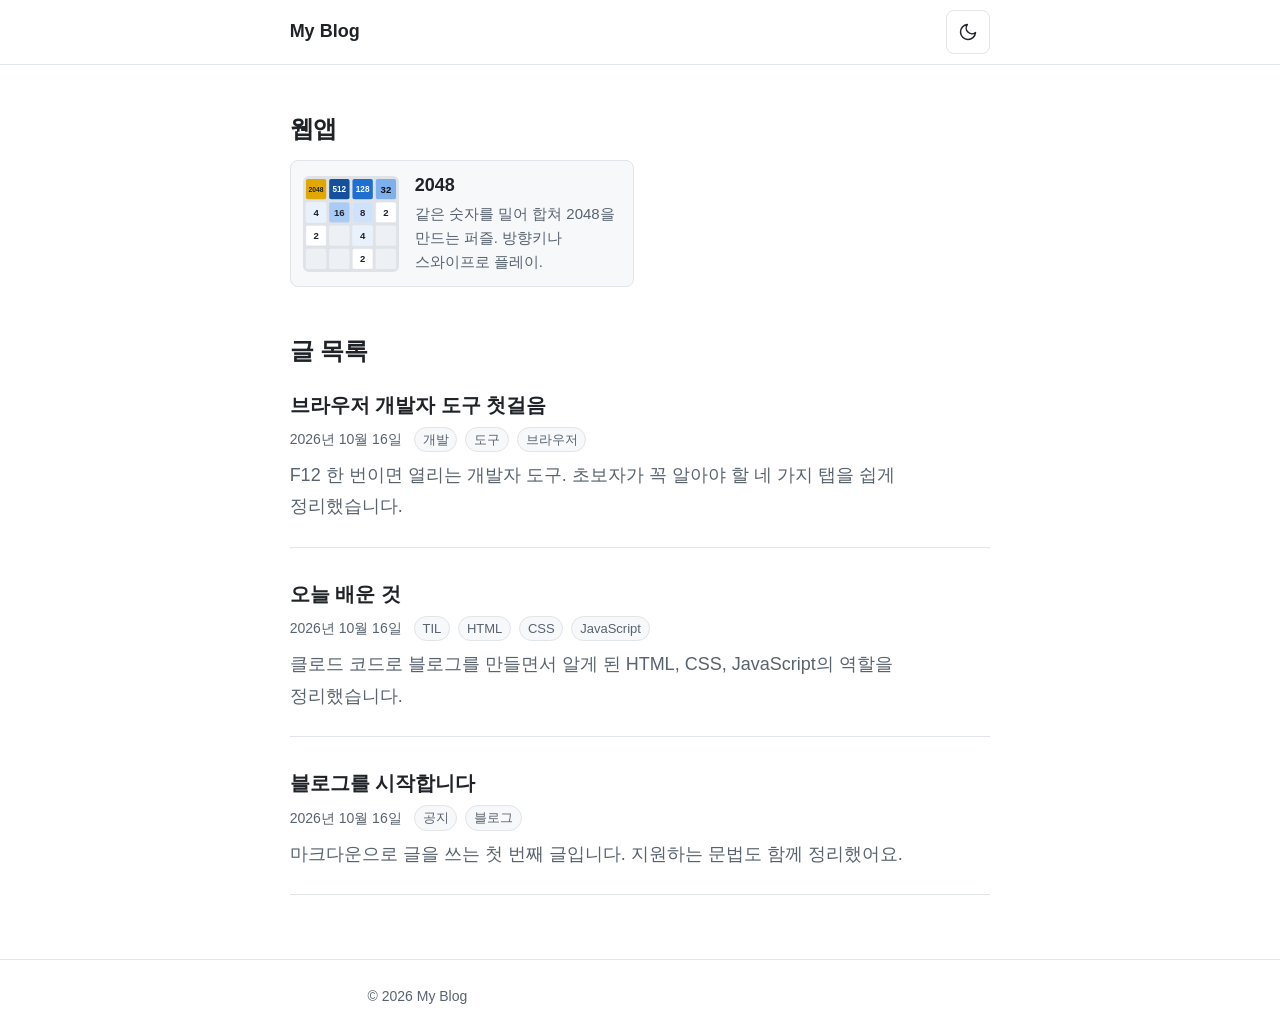
==== index.html @ 26ff08ab "블로그 기본 구조와 2048 웹앱 추가 - 마크다운 블로그: 글 목록/상세 페이지, 자체 마크다운 변환기, 다크 모드, 모바일 대응 - 글 3편 (hello-world, today" ====
<!doctype html>
<html lang="ko">
<head>
  <meta charset="utf-8">
  <meta name="viewport" content="width=device-width, initial-scale=1">
  <title>My Blog</title>
  <meta name="description" content="마크다운으로 쓰는 개인 블로그">
  <script>
    // 화면이 그려지기 전에 테마를 적용해 깜빡임을 막는다.
    (function () {
      var theme;
      try { theme = localStorage.getItem('theme'); } catch (e) {}
      if (theme !== 'light' && theme !== 'dark') {
        theme = window.matchMedia('(prefers-color-scheme: dark)').matches ? 'dark' : 'light';
      }
      document.documentElement.dataset.theme = theme;
    })();
  </script>
  <link rel="stylesheet" href="css/style.css">
  <script type="module" src="js/main.js"></script>
</head>
<body data-page="list">
  <header class="site-header">
    <div class="container site-header-inner">
      <a class="site-title" href="index.html">My Blog</a>
      <button class="theme-toggle" type="button" aria-label="다크 모드" aria-pressed="false">
        <svg class="icon icon-moon" viewBox="0 0 24 24" aria-hidden="true"><path d="M21 12.79A9 9 0 1 1 11.21 3 7 7 0 0 0 21 12.79z"/></svg>
        <svg class="icon icon-sun" viewBox="0 0 24 24" aria-hidden="true"><circle cx="12" cy="12" r="4.5"/><path d="M12 1.5v2.5M12 20v2.5M4.6 4.6l1.8 1.8M17.6 17.6l1.8 1.8M1.5 12H4M20 12h2.5M4.6 19.4l1.8-1.8M17.6 6.4l1.8-1.8"/></svg>
      </button>
    </div>
  </header>

  <main class="container site-main">
    <h1 class="sr-only">My Blog</h1>

    <section class="home-section" aria-labelledby="apps-title">
      <h2 class="section-title" id="apps-title">웹앱</h2>
      <ul class="app-list">
        <li>
          <a class="app-card" href="apps/game-2048/index.html">
            <img class="app-card-preview" src="apps/game-2048/preview.svg" alt="2048 게임 화면 미리보기" width="96" height="96">
            <div class="app-card-body">
              <h3 class="app-card-title">2048</h3>
              <p class="app-card-description">같은 숫자를 밀어 합쳐 2048을 만드는 퍼즐. 방향키나 스와이프로 플레이.</p>
            </div>
          </a>
        </li>
      </ul>
    </section>

    <section class="home-section" aria-labelledby="posts-title">
      <h2 class="section-title" id="posts-title">글 목록</h2>
      <div id="post-list">
        <p class="status-message">불러오는 중…</p>
      </div>
    </section>
  </main>

  <footer class="site-footer">
    <div class="container">
      <p>© 2026 My Blog</p>
    </div>
  </footer>
</body>
</html>
---- css/style.css ----
/* ==========================================================================
   테마 변수: 색은 여기서만 정의하고, 다크 모드는 변수만 재정의한다.
   ========================================================================== */

:root {
  --font-sans: -apple-system, BlinkMacSystemFont, "Apple SD Gothic Neo", "Pretendard",
    "Noto Sans KR", "Malgun Gothic", sans-serif;
  --font-mono: ui-monospace, SFMono-Regular, Menlo, Consolas, "D2Coding", monospace;

  --space-1: 0.25rem;
  --space-2: 0.5rem;
  --space-3: 0.75rem;
  --space-4: 1rem;
  --space-5: 1.5rem;
  --space-6: 2rem;
  --space-7: 3rem;
  --space-8: 4rem;

  --content-width: 70ch;
  --gutter: 16px;
  --radius: 8px;
  --tap-size: 44px;

  color-scheme: light;
  --color-bg: #ffffff;
  --color-surface: #f6f8fa;
  --color-text: #1f2328;
  --color-muted: #59636e;
  --color-accent: #0a5fc2;
  --color-accent-hover: #084a99;
  --color-border: #e1e4e8;
  --color-code-bg: #f3f4f6;
  --color-quote: #d0d7de;
}

:root[data-theme="dark"] {
  color-scheme: dark;
  --color-bg: #0f1215;
  --color-surface: #171b20;
  --color-text: #e3e6ea;
  --color-muted: #9aa4af;
  --color-accent: #6cb6ff;
  --color-accent-hover: #9ccfff;
  --color-border: #2a3139;
  --color-code-bg: #1b2027;
  --color-quote: #3a434e;
}

@media (min-width: 768px) {
  :root {
    --gutter: 24px;
  }
}

/* ==========================================================================
   기본
   ========================================================================== */

*,
*::before,
*::after {
  box-sizing: border-box;
}

html {
  -webkit-text-size-adjust: 100%;
}

body {
  display: flex;
  flex-direction: column;
  min-height: 100vh;
  margin: 0;
  background-color: var(--color-bg);
  color: var(--color-text);
  font-family: var(--font-sans);
  font-size: 1.0625rem;
  line-height: 1.75;
  word-break: keep-all;
  overflow-wrap: break-word;
  transition: background-color 0.2s ease, color 0.2s ease;
}

@media (min-width: 768px) {
  body {
    font-size: 1.125rem;
  }
}

a {
  color: var(--color-accent);
  text-underline-offset: 0.2em;
}

a:hover {
  color: var(--color-accent-hover);
}

:focus-visible {
  outline: 2px solid var(--color-accent);
  outline-offset: 2px;
  border-radius: 4px;
}

.container {
  width: 100%;
  max-width: calc(var(--content-width) + var(--gutter) * 2);
  margin-inline: auto;
  padding-inline: var(--gutter);
}

/* ==========================================================================
   헤더 / 푸터
   ========================================================================== */

.site-header {
  border-bottom: 1px solid var(--color-border);
}

.site-header-inner {
  display: flex;
  align-items: center;
  justify-content: space-between;
  gap: var(--space-4);
  min-height: 64px;
}

.site-title {
  display: inline-flex;
  align-items: center;
  min-height: var(--tap-size);
  color: var(--color-text);
  font-size: 1.125rem;
  font-weight: 700;
  text-decoration: none;
}

.site-title:hover {
  color: var(--color-accent);
}

.theme-toggle {
  display: grid;
  place-items: center;
  flex-shrink: 0;
  width: var(--tap-size);
  height: var(--tap-size);
  padding: 0;
  border: 1px solid var(--color-border);
  border-radius: var(--radius);
  background: transparent;
  color: var(--color-text);
  cursor: pointer;
}

.theme-toggle:hover {
  background-color: var(--color-surface);
}

.icon {
  width: 20px;
  height: 20px;
  fill: none;
  stroke: currentColor;
  stroke-width: 1.8;
  stroke-linecap: round;
  stroke-linejoin: round;
}

/* 라이트 모드에서는 달, 다크 모드에서는 해 아이콘 */
.icon-sun,
:root[data-theme="dark"] .icon-moon {
  display: none;
}

:root[data-theme="dark"] .icon-sun {
  display: block;
}

.site-main {
  flex: 1;
  padding-block: var(--space-6) var(--space-8);
}

@media (min-width: 768px) {
  .site-main {
    padding-block: var(--space-7) var(--space-8);
  }
}

.site-footer {
  border-top: 1px solid var(--color-border);
  color: var(--color-muted);
  font-size: 0.875rem;
}

.site-footer p {
  margin: 0;
  padding-block: var(--space-5);
}

/* ==========================================================================
   글 목록
   ========================================================================== */

.page-title {
  margin: 0 0 var(--space-5);
  font-size: 1.75rem;
  line-height: 1.3;
  letter-spacing: -0.01em;
}

.sr-only {
  position: absolute;
  width: 1px;
  height: 1px;
  margin: -1px;
  padding: 0;
  overflow: hidden;
  clip: rect(0 0 0 0);
  white-space: nowrap;
  border: 0;
}

.home-section + .home-section {
  margin-top: var(--space-7);
}

.section-title {
  margin: 0 0 var(--space-4);
  font-size: 1.5rem;
  line-height: 1.3;
  letter-spacing: -0.01em;
}

/* 웹앱 카드 */

.app-list {
  display: grid;
  gap: var(--space-3);
  margin: 0;
  padding: 0;
  list-style: none;
}

@media (min-width: 640px) {
  .app-list {
    grid-template-columns: repeat(2, minmax(0, 1fr));
  }
}

.app-card {
  display: flex;
  align-items: center;
  gap: var(--space-4);
  height: 100%;
  padding: var(--space-3);
  border: 1px solid var(--color-border);
  border-radius: var(--radius);
  background-color: var(--color-surface);
  color: var(--color-text);
  text-decoration: none;
  transition: border-color 0.15s ease;
}

.app-card:hover {
  border-color: var(--color-accent);
  color: var(--color-text);
}

.app-card-preview {
  flex-shrink: 0;
  width: 96px;
  height: 96px;
  border-radius: 6px;
}

.app-card-body {
  min-width: 0;
}

.app-card-title {
  margin: 0;
  font-size: 1.125rem;
  line-height: 1.4;
}

.app-card:hover .app-card-title {
  color: var(--color-accent);
}

.app-card-description {
  margin: var(--space-1) 0 0;
  color: var(--color-muted);
  font-size: 0.9375rem;
  line-height: 1.6;
}

.post-list {
  margin: 0;
  padding: 0;
  list-style: none;
}

.post-item {
  padding-block: var(--space-5);
  border-bottom: 1px solid var(--color-border);
}

.post-item:first-child {
  padding-top: 0;
}

.post-item-title {
  margin: 0;
  font-size: 1.25rem;
  line-height: 1.4;
}

.post-item-title a {
  display: block;
  padding-block: var(--space-2);
  color: var(--color-text);
  text-decoration: none;
}

.post-item-title a:hover {
  color: var(--color-accent);
}

.post-item-description {
  margin: var(--space-2) 0 0;
  color: var(--color-muted);
}

.post-meta {
  display: flex;
  flex-wrap: wrap;
  align-items: center;
  gap: var(--space-2) var(--space-3);
  color: var(--color-muted);
  font-size: 0.875rem;
}

.tag-list {
  display: flex;
  flex-wrap: wrap;
  gap: var(--space-2);
  margin: 0;
  padding: 0;
  list-style: none;
}

.tag {
  padding: 0 0.6em;
  border: 1px solid var(--color-border);
  border-radius: 999px;
  background-color: var(--color-surface);
  font-size: 0.8125rem;
  line-height: 1.8;
}

.status-message {
  margin: 0;
  padding-block: var(--space-6);
  color: var(--color-muted);
  text-align: center;
}

/* ==========================================================================
   글 상세
   ========================================================================== */

.back-link {
  display: inline-flex;
  align-items: center;
  min-height: var(--tap-size);
  margin-bottom: var(--space-3);
  color: var(--color-muted);
  font-size: 0.9375rem;
  text-decoration: none;
}

.back-link:hover {
  color: var(--color-accent);
}

.post-header {
  margin-bottom: var(--space-6);
  padding-bottom: var(--space-5);
  border-bottom: 1px solid var(--color-border);
}

.post-title {
  margin: 0 0 var(--space-3);
  font-size: clamp(1.75rem, 1.4rem + 1.6vw, 2.375rem);
  line-height: 1.3;
  letter-spacing: -0.02em;
}

.post-content > * {
  margin-block: 0;
}

.post-content > * + * {
  margin-top: 1.25em;
}

.post-content h2,
.post-content h3,
.post-content h4,
.post-content h5,
.post-content h6 {
  line-height: 1.4;
  letter-spacing: -0.01em;
}

.post-content > h2 {
  margin-top: 2.2em;
  font-size: 1.5rem;
}

.post-content > h3 {
  margin-top: 1.8em;
  font-size: 1.25rem;
}

.post-content > h4,
.post-content > h5,
.post-content > h6 {
  margin-top: 1.6em;
  font-size: 1.0625rem;
}

.post-content ul,
.post-content ol {
  padding-left: 1.5em;
}

.post-content li + li,
.post-content li > ul,
.post-content li > ol {
  margin-top: 0.35em;
}

.post-content li > p {
  margin: 0;
}

.post-content li > p + * {
  margin-top: 0.5em;
}

.post-content blockquote {
  margin-inline: 0;
  padding: 0.25em 0 0.25em 1em;
  border-left: 4px solid var(--color-quote);
  color: var(--color-muted);
}

.post-content blockquote > * {
  margin-block: 0;
}

.post-content blockquote > * + * {
  margin-top: 0.75em;
}

.post-content code {
  padding: 0.15em 0.4em;
  border-radius: 4px;
  background-color: var(--color-code-bg);
  font-family: var(--font-mono);
  font-size: 0.875em;
}

.post-content pre {
  padding: var(--space-4);
  overflow-x: auto;
  border: 1px solid var(--color-border);
  border-radius: var(--radius);
  background-color: var(--color-code-bg);
  font-size: 0.875rem;
  line-height: 1.6;
  word-break: normal;
}

.post-content pre code {
  padding: 0;
  background: none;
  font-size: inherit;
}

.post-content img {
  display: block;
  max-width: 100%;
  height: auto;
  border-radius: var(--radius);
}

.post-content hr {
  margin-block: 2.5em;
  border: 0;
  border-top: 1px solid var(--color-border);
}

.post-content del {
  color: var(--color-muted);
}

.table-wrap {
  overflow-x: auto;
}

.post-content table {
  width: 100%;
  border-collapse: collapse;
  font-size: 0.9375em;
}

.post-content th,
.post-content td {
  padding: 0.5em 0.75em;
  border: 1px solid var(--color-border);
  text-align: left;
}

.post-content th {
  background-color: var(--color-surface);
  font-weight: 600;
}

@media (prefers-reduced-motion: reduce) {
  body {
    transition: none;
  }
}
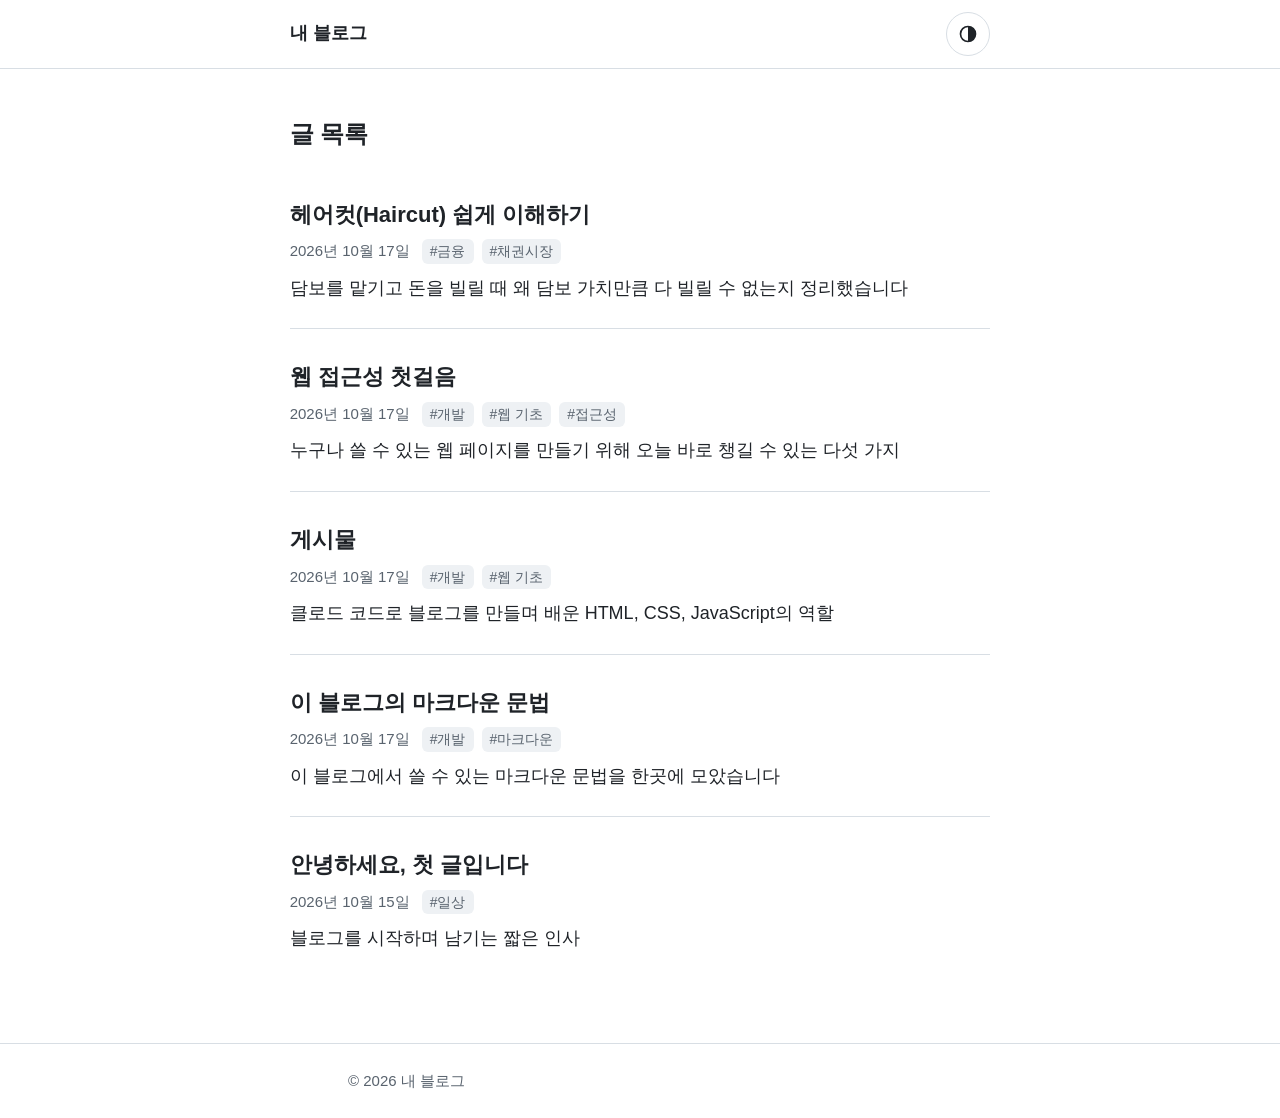
==== commit 2d437a93: "블로그를 CLAUDE.md 기준으로 새로 구현하고 글 추가 - 마크다운 변환기, 글 목록·상세 렌더링, 다크 모드, 모바일 우선 스타일을 새로 작성 - 샘플 글과 새 글 4편(마크" ====
--- a/index.html
+++ b/index.html
@@ -1,64 +1,47 @@
 <!doctype html>
 <html lang="ko">
 <head>
-  <meta charset="utf-8">
-  <meta name="viewport" content="width=device-width, initial-scale=1">
-  <title>My Blog</title>
-  <meta name="description" content="마크다운으로 쓰는 개인 블로그">
   <script>
-    // 화면이 그려지기 전에 테마를 적용해 깜빡임을 막는다.
     (function () {
       var theme;
-      try { theme = localStorage.getItem('theme'); } catch (e) {}
+      try {
+        theme = localStorage.getItem('theme');
+      } catch (e) {}
       if (theme !== 'light' && theme !== 'dark') {
         theme = window.matchMedia('(prefers-color-scheme: dark)').matches ? 'dark' : 'light';
       }
-      document.documentElement.dataset.theme = theme;
+      document.documentElement.setAttribute('data-theme', theme);
     })();
   </script>
+  <meta charset="utf-8">
+  <meta name="viewport" content="width=device-width, initial-scale=1">
+  <meta name="color-scheme" content="light dark">
+  <meta name="description" content="배운 것과 만든 것을 기록하는 블로그">
+  <title>내 블로그</title>
   <link rel="stylesheet" href="css/style.css">
   <script type="module" src="js/main.js"></script>
 </head>
 <body data-page="list">
   <header class="site-header">
     <div class="container site-header-inner">
-      <a class="site-title" href="index.html">My Blog</a>
-      <button class="theme-toggle" type="button" aria-label="다크 모드" aria-pressed="false">
-        <svg class="icon icon-moon" viewBox="0 0 24 24" aria-hidden="true"><path d="M21 12.79A9 9 0 1 1 11.21 3 7 7 0 0 0 21 12.79z"/></svg>
-        <svg class="icon icon-sun" viewBox="0 0 24 24" aria-hidden="true"><circle cx="12" cy="12" r="4.5"/><path d="M12 1.5v2.5M12 20v2.5M4.6 4.6l1.8 1.8M17.6 17.6l1.8 1.8M1.5 12H4M20 12h2.5M4.6 19.4l1.8-1.8M17.6 6.4l1.8-1.8"/></svg>
+      <a class="site-title" href="./">내 블로그</a>
+      <button class="theme-toggle" type="button" aria-label="다크 모드" aria-pressed="false" title="다크 모드 전환">
+        <svg aria-hidden="true" viewBox="0 0 24 24" width="20" height="20">
+          <circle cx="12" cy="12" r="9" fill="none" stroke="currentColor" stroke-width="2"/>
+          <path d="M12 3a9 9 0 0 1 0 18z" fill="currentColor"/>
+        </svg>
       </button>
     </div>
   </header>
 
-  <main class="container site-main">
-    <h1 class="sr-only">My Blog</h1>
-
-    <section class="home-section" aria-labelledby="apps-title">
-      <h2 class="section-title" id="apps-title">웹앱</h2>
-      <ul class="app-list">
-        <li>
-          <a class="app-card" href="apps/game-2048/index.html">
-            <img class="app-card-preview" src="apps/game-2048/preview.svg" alt="2048 게임 화면 미리보기" width="96" height="96">
-            <div class="app-card-body">
-              <h3 class="app-card-title">2048</h3>
-              <p class="app-card-description">같은 숫자를 밀어 합쳐 2048을 만드는 퍼즐. 방향키나 스와이프로 플레이.</p>
-            </div>
-          </a>
-        </li>
-      </ul>
-    </section>
-
-    <section class="home-section" aria-labelledby="posts-title">
-      <h2 class="section-title" id="posts-title">글 목록</h2>
-      <div id="post-list">
-        <p class="status-message">불러오는 중…</p>
-      </div>
-    </section>
+  <main class="container" id="content">
+    <h1 class="page-title">글 목록</h1>
+    <p class="status">글을 불러오는 중…</p>
   </main>
 
   <footer class="site-footer">
     <div class="container">
-      <p>© 2026 My Blog</p>
+      <p>© 2026 내 블로그</p>
     </div>
   </footer>
 </body>
--- a/css/style.css
+++ b/css/style.css
@@ -1,10 +1,18 @@
-/* ==========================================================================
-   테마 변수: 색은 여기서만 정의하고, 다크 모드는 변수만 재정의한다.
-   ========================================================================== */
+/* ---------- 디자인 토큰 ---------- */
 
 :root {
-  --font-sans: -apple-system, BlinkMacSystemFont, "Apple SD Gothic Neo", "Pretendard",
-    "Noto Sans KR", "Malgun Gothic", sans-serif;
+  color-scheme: light;
+
+  --color-bg: #ffffff;
+  --color-text: #1f2328;
+  --color-muted: #59636e;
+  --color-accent: #0a5fc2;
+  --color-border: #d8dee4;
+  --color-code-bg: #f3f4f6;
+  --color-tag-bg: #eef1f4;
+  --color-quote-border: #c4ccd5;
+
+  --font-sans: -apple-system, BlinkMacSystemFont, "Apple SD Gothic Neo", "Pretendard", "Noto Sans KR", "Malgun Gothic", sans-serif;
   --font-mono: ui-monospace, SFMono-Regular, Menlo, Consolas, "D2Coding", monospace;
 
   --space-1: 0.25rem;
@@ -16,45 +24,26 @@
   --space-7: 3rem;
   --space-8: 4rem;
 
+  --gutter: 16px;
   --content-width: 70ch;
-  --gutter: 16px;
-  --radius: 8px;
+  --radius: 6px;
   --tap-size: 44px;
-
-  color-scheme: light;
-  --color-bg: #ffffff;
-  --color-surface: #f6f8fa;
-  --color-text: #1f2328;
-  --color-muted: #59636e;
-  --color-accent: #0a5fc2;
-  --color-accent-hover: #084a99;
-  --color-border: #e1e4e8;
-  --color-code-bg: #f3f4f6;
-  --color-quote: #d0d7de;
-}
-
-:root[data-theme="dark"] {
+}
+
+[data-theme="dark"] {
   color-scheme: dark;
-  --color-bg: #0f1215;
-  --color-surface: #171b20;
-  --color-text: #e3e6ea;
-  --color-muted: #9aa4af;
-  --color-accent: #6cb6ff;
-  --color-accent-hover: #9ccfff;
-  --color-border: #2a3139;
-  --color-code-bg: #1b2027;
-  --color-quote: #3a434e;
-}
-
-@media (min-width: 768px) {
-  :root {
-    --gutter: 24px;
-  }
-}
-
-/* ==========================================================================
-   기본
-   ========================================================================== */
+
+  --color-bg: #16181d;
+  --color-text: #e6e8eb;
+  --color-muted: #9ba4ae;
+  --color-accent: #6cb4ff;
+  --color-border: #30363d;
+  --color-code-bg: #22262e;
+  --color-tag-bg: #262b33;
+  --color-quote-border: #444c56;
+}
+
+/* ---------- 기본 ---------- */
 
 *,
 *::before,
@@ -64,27 +53,25 @@
 
 html {
   -webkit-text-size-adjust: 100%;
+  text-size-adjust: 100%;
 }
 
 body {
+  margin: 0;
+  min-height: 100vh;
   display: flex;
   flex-direction: column;
-  min-height: 100vh;
-  margin: 0;
-  background-color: var(--color-bg);
+  background: var(--color-bg);
   color: var(--color-text);
   font-family: var(--font-sans);
   font-size: 1.0625rem;
   line-height: 1.75;
+  overflow-wrap: break-word;
   word-break: keep-all;
-  overflow-wrap: break-word;
-  transition: background-color 0.2s ease, color 0.2s ease;
-}
-
-@media (min-width: 768px) {
-  body {
-    font-size: 1.125rem;
-  }
+}
+
+main {
+  flex: 1;
 }
 
 a {
@@ -92,26 +79,24 @@
   text-underline-offset: 0.2em;
 }
 
-a:hover {
-  color: var(--color-accent-hover);
-}
-
 :focus-visible {
   outline: 2px solid var(--color-accent);
   outline-offset: 2px;
-  border-radius: 4px;
+}
+
+img {
+  max-width: 100%;
+  height: auto;
 }
 
 .container {
   width: 100%;
-  max-width: calc(var(--content-width) + var(--gutter) * 2);
+  max-width: calc(var(--content-width) + 2 * var(--gutter));
   margin-inline: auto;
   padding-inline: var(--gutter);
 }
 
-/* ==========================================================================
-   헤더 / 푸터
-   ========================================================================== */
+/* ---------- 헤더·푸터 ---------- */
 
 .site-header {
   border-bottom: 1px solid var(--color-border);
@@ -122,7 +107,7 @@
   align-items: center;
   justify-content: space-between;
   gap: var(--space-4);
-  min-height: 64px;
+  padding-block: var(--space-3);
 }
 
 .site-title {
@@ -135,165 +120,48 @@
   text-decoration: none;
 }
 
-.site-title:hover {
-  color: var(--color-accent);
-}
-
 .theme-toggle {
-  display: grid;
-  place-items: center;
+  display: inline-flex;
+  align-items: center;
+  justify-content: center;
   flex-shrink: 0;
   width: var(--tap-size);
   height: var(--tap-size);
   padding: 0;
   border: 1px solid var(--color-border);
-  border-radius: var(--radius);
+  border-radius: 50%;
   background: transparent;
   color: var(--color-text);
   cursor: pointer;
 }
 
 .theme-toggle:hover {
-  background-color: var(--color-surface);
-}
-
-.icon {
-  width: 20px;
-  height: 20px;
-  fill: none;
-  stroke: currentColor;
-  stroke-width: 1.8;
-  stroke-linecap: round;
-  stroke-linejoin: round;
-}
-
-/* 라이트 모드에서는 달, 다크 모드에서는 해 아이콘 */
-.icon-sun,
-:root[data-theme="dark"] .icon-moon {
-  display: none;
-}
-
-:root[data-theme="dark"] .icon-sun {
-  display: block;
-}
-
-.site-main {
-  flex: 1;
-  padding-block: var(--space-6) var(--space-8);
-}
-
-@media (min-width: 768px) {
-  .site-main {
-    padding-block: var(--space-7) var(--space-8);
-  }
+  border-color: var(--color-muted);
 }
 
 .site-footer {
+  margin-top: var(--space-8);
   border-top: 1px solid var(--color-border);
   color: var(--color-muted);
-  font-size: 0.875rem;
+  font-size: 0.9375rem;
 }
 
 .site-footer p {
-  margin: 0;
-  padding-block: var(--space-5);
-}
-
-/* ==========================================================================
-   글 목록
-   ========================================================================== */
+  margin-block: var(--space-5);
+}
+
+.site-footer a {
+  display: inline-flex;
+  align-items: center;
+  min-height: var(--tap-size);
+}
+
+/* ---------- 글 목록 ---------- */
 
 .page-title {
-  margin: 0 0 var(--space-5);
-  font-size: 1.75rem;
-  line-height: 1.3;
-  letter-spacing: -0.01em;
-}
-
-.sr-only {
-  position: absolute;
-  width: 1px;
-  height: 1px;
-  margin: -1px;
-  padding: 0;
-  overflow: hidden;
-  clip: rect(0 0 0 0);
-  white-space: nowrap;
-  border: 0;
-}
-
-.home-section + .home-section {
-  margin-top: var(--space-7);
-}
-
-.section-title {
-  margin: 0 0 var(--space-4);
+  margin: var(--space-6) 0 var(--space-4);
   font-size: 1.5rem;
-  line-height: 1.3;
-  letter-spacing: -0.01em;
-}
-
-/* 웹앱 카드 */
-
-.app-list {
-  display: grid;
-  gap: var(--space-3);
-  margin: 0;
-  padding: 0;
-  list-style: none;
-}
-
-@media (min-width: 640px) {
-  .app-list {
-    grid-template-columns: repeat(2, minmax(0, 1fr));
-  }
-}
-
-.app-card {
-  display: flex;
-  align-items: center;
-  gap: var(--space-4);
-  height: 100%;
-  padding: var(--space-3);
-  border: 1px solid var(--color-border);
-  border-radius: var(--radius);
-  background-color: var(--color-surface);
-  color: var(--color-text);
-  text-decoration: none;
-  transition: border-color 0.15s ease;
-}
-
-.app-card:hover {
-  border-color: var(--color-accent);
-  color: var(--color-text);
-}
-
-.app-card-preview {
-  flex-shrink: 0;
-  width: 96px;
-  height: 96px;
-  border-radius: 6px;
-}
-
-.app-card-body {
-  min-width: 0;
-}
-
-.app-card-title {
-  margin: 0;
-  font-size: 1.125rem;
   line-height: 1.4;
-}
-
-.app-card:hover .app-card-title {
-  color: var(--color-accent);
-}
-
-.app-card-description {
-  margin: var(--space-1) 0 0;
-  color: var(--color-muted);
-  font-size: 0.9375rem;
-  line-height: 1.6;
 }
 
 .post-list {
@@ -302,35 +170,34 @@
   list-style: none;
 }
 
-.post-item {
+.post-list > li + li {
+  border-top: 1px solid var(--color-border);
+}
+
+.post-card {
   padding-block: var(--space-5);
-  border-bottom: 1px solid var(--color-border);
-}
-
-.post-item:first-child {
-  padding-top: 0;
-}
-
-.post-item-title {
+}
+
+.post-card-title {
   margin: 0;
   font-size: 1.25rem;
-  line-height: 1.4;
-}
-
-.post-item-title a {
+  line-height: 1.45;
+}
+
+.post-card-title a {
   display: block;
   padding-block: var(--space-2);
   color: var(--color-text);
   text-decoration: none;
 }
 
-.post-item-title a:hover {
+.post-card-title a:hover {
   color: var(--color-accent);
-}
-
-.post-item-description {
+  text-decoration: underline;
+}
+
+.post-description {
   margin: var(--space-2) 0 0;
-  color: var(--color-muted);
 }
 
 .post-meta {
@@ -338,200 +205,199 @@
   flex-wrap: wrap;
   align-items: center;
   gap: var(--space-2) var(--space-3);
+  margin: 0;
   color: var(--color-muted);
-  font-size: 0.875rem;
-}
-
-.tag-list {
+  font-size: 0.9375rem;
+}
+
+.post-tags {
   display: flex;
   flex-wrap: wrap;
   gap: var(--space-2);
-  margin: 0;
-  padding: 0;
-  list-style: none;
 }
 
 .tag {
-  padding: 0 0.6em;
-  border: 1px solid var(--color-border);
-  border-radius: 999px;
-  background-color: var(--color-surface);
-  font-size: 0.8125rem;
-  line-height: 1.8;
-}
-
-.status-message {
-  margin: 0;
-  padding-block: var(--space-6);
+  padding: 0 var(--space-2);
+  border-radius: var(--radius);
+  background: var(--color-tag-bg);
+  font-size: 0.875rem;
+}
+
+.status,
+.notice {
   color: var(--color-muted);
-  text-align: center;
-}
-
-/* ==========================================================================
-   글 상세
-   ========================================================================== */
-
-.back-link {
+}
+
+.message {
+  margin-block: var(--space-7);
+}
+
+.message-title {
+  margin: 0 0 var(--space-2);
+  font-size: 1.25rem;
+}
+
+.message p {
+  margin: 0 0 var(--space-2);
+}
+
+.message a {
   display: inline-flex;
   align-items: center;
   min-height: var(--tap-size);
-  margin-bottom: var(--space-3);
-  color: var(--color-muted);
-  font-size: 0.9375rem;
-  text-decoration: none;
-}
-
-.back-link:hover {
-  color: var(--color-accent);
-}
+}
+
+/* ---------- 글 상세 ---------- */
 
 .post-header {
-  margin-bottom: var(--space-6);
+  margin: var(--space-6) 0 var(--space-6);
   padding-bottom: var(--space-5);
   border-bottom: 1px solid var(--color-border);
 }
 
 .post-title {
   margin: 0 0 var(--space-3);
-  font-size: clamp(1.75rem, 1.4rem + 1.6vw, 2.375rem);
-  line-height: 1.3;
-  letter-spacing: -0.02em;
-}
-
-.post-content > * {
-  margin-block: 0;
-}
-
-.post-content > * + * {
-  margin-top: 1.25em;
-}
-
+  font-size: 1.75rem;
+  line-height: 1.35;
+}
+
+.post-content > :first-child {
+  margin-top: 0;
+}
+
+.post-content h1,
 .post-content h2,
 .post-content h3,
 .post-content h4,
 .post-content h5,
 .post-content h6 {
+  margin: var(--space-7) 0 var(--space-4);
   line-height: 1.4;
-  letter-spacing: -0.01em;
-}
-
-.post-content > h2 {
-  margin-top: 2.2em;
-  font-size: 1.5rem;
-}
-
-.post-content > h3 {
-  margin-top: 1.8em;
-  font-size: 1.25rem;
-}
-
-.post-content > h4,
-.post-content > h5,
-.post-content > h6 {
-  margin-top: 1.6em;
-  font-size: 1.0625rem;
+}
+
+.post-content h1 { font-size: 1.625rem; }
+.post-content h2 { font-size: 1.375rem; }
+.post-content h3 { font-size: 1.1875rem; }
+.post-content h4,
+.post-content h5,
+.post-content h6 { font-size: 1.0625rem; }
+
+.post-content p,
+.post-content ul,
+.post-content ol,
+.post-content blockquote,
+.post-content pre,
+.post-content .table-wrap {
+  margin: 0 0 var(--space-5);
 }
 
 .post-content ul,
 .post-content ol {
-  padding-left: 1.5em;
+  padding-left: var(--space-5);
 }
 
 .post-content li + li,
 .post-content li > ul,
 .post-content li > ol {
-  margin-top: 0.35em;
-}
-
-.post-content li > p {
-  margin: 0;
-}
-
-.post-content li > p + * {
-  margin-top: 0.5em;
+  margin-top: var(--space-1);
+}
+
+.post-content li > ul,
+.post-content li > ol {
+  margin-bottom: 0;
 }
 
 .post-content blockquote {
-  margin-inline: 0;
-  padding: 0.25em 0 0.25em 1em;
-  border-left: 4px solid var(--color-quote);
+  padding: var(--space-1) 0 var(--space-1) var(--space-4);
+  border-left: 4px solid var(--color-quote-border);
   color: var(--color-muted);
 }
 
-.post-content blockquote > * {
-  margin-block: 0;
-}
-
-.post-content blockquote > * + * {
-  margin-top: 0.75em;
-}
-
-.post-content code {
+.post-content blockquote > :last-child {
+  margin-bottom: 0;
+}
+
+.post-content hr {
+  margin: var(--space-7) 0;
+  border: 0;
+  border-top: 1px solid var(--color-border);
+}
+
+.post-content img {
+  display: block;
+  border-radius: var(--radius);
+}
+
+code {
+  font-family: var(--font-mono);
+  font-size: 0.875em;
+}
+
+:not(pre) > code {
   padding: 0.15em 0.4em;
   border-radius: 4px;
-  background-color: var(--color-code-bg);
-  font-family: var(--font-mono);
-  font-size: 0.875em;
-}
-
-.post-content pre {
+  background: var(--color-code-bg);
+  overflow-wrap: anywhere;
+}
+
+pre {
+  overflow-x: auto;
   padding: var(--space-4);
-  overflow-x: auto;
-  border: 1px solid var(--color-border);
   border-radius: var(--radius);
-  background-color: var(--color-code-bg);
-  font-size: 0.875rem;
+  background: var(--color-code-bg);
   line-height: 1.6;
-  word-break: normal;
-}
-
-.post-content pre code {
-  padding: 0;
-  background: none;
-  font-size: inherit;
-}
-
-.post-content img {
-  display: block;
-  max-width: 100%;
-  height: auto;
-  border-radius: var(--radius);
-}
-
-.post-content hr {
-  margin-block: 2.5em;
-  border: 0;
-  border-top: 1px solid var(--color-border);
-}
-
-.post-content del {
-  color: var(--color-muted);
+}
+
+pre code {
+  overflow-wrap: normal;
 }
 
 .table-wrap {
   overflow-x: auto;
 }
 
-.post-content table {
+table {
   width: 100%;
   border-collapse: collapse;
-  font-size: 0.9375em;
-}
-
-.post-content th,
-.post-content td {
-  padding: 0.5em 0.75em;
+  font-size: 0.9375rem;
+}
+
+th,
+td {
+  padding: var(--space-2) var(--space-3);
   border: 1px solid var(--color-border);
   text-align: left;
 }
 
-.post-content th {
-  background-color: var(--color-surface);
-  font-weight: 600;
-}
-
-@media (prefers-reduced-motion: reduce) {
+th {
+  background: var(--color-code-bg);
+  white-space: nowrap;
+}
+
+/* ---------- 넓은 화면 ---------- */
+
+@media (min-width: 768px) {
+  :root {
+    --gutter: 24px;
+  }
+
   body {
-    transition: none;
-  }
-}
+    font-size: 1.125rem;
+  }
+
+  .page-title {
+    margin-top: var(--space-7);
+  }
+
+  .post-header {
+    margin-top: var(--space-7);
+  }
+
+  .post-title {
+    font-size: 2.125rem;
+  }
+
+  .post-card-title {
+    font-size: 1.375rem;
+  }
+}
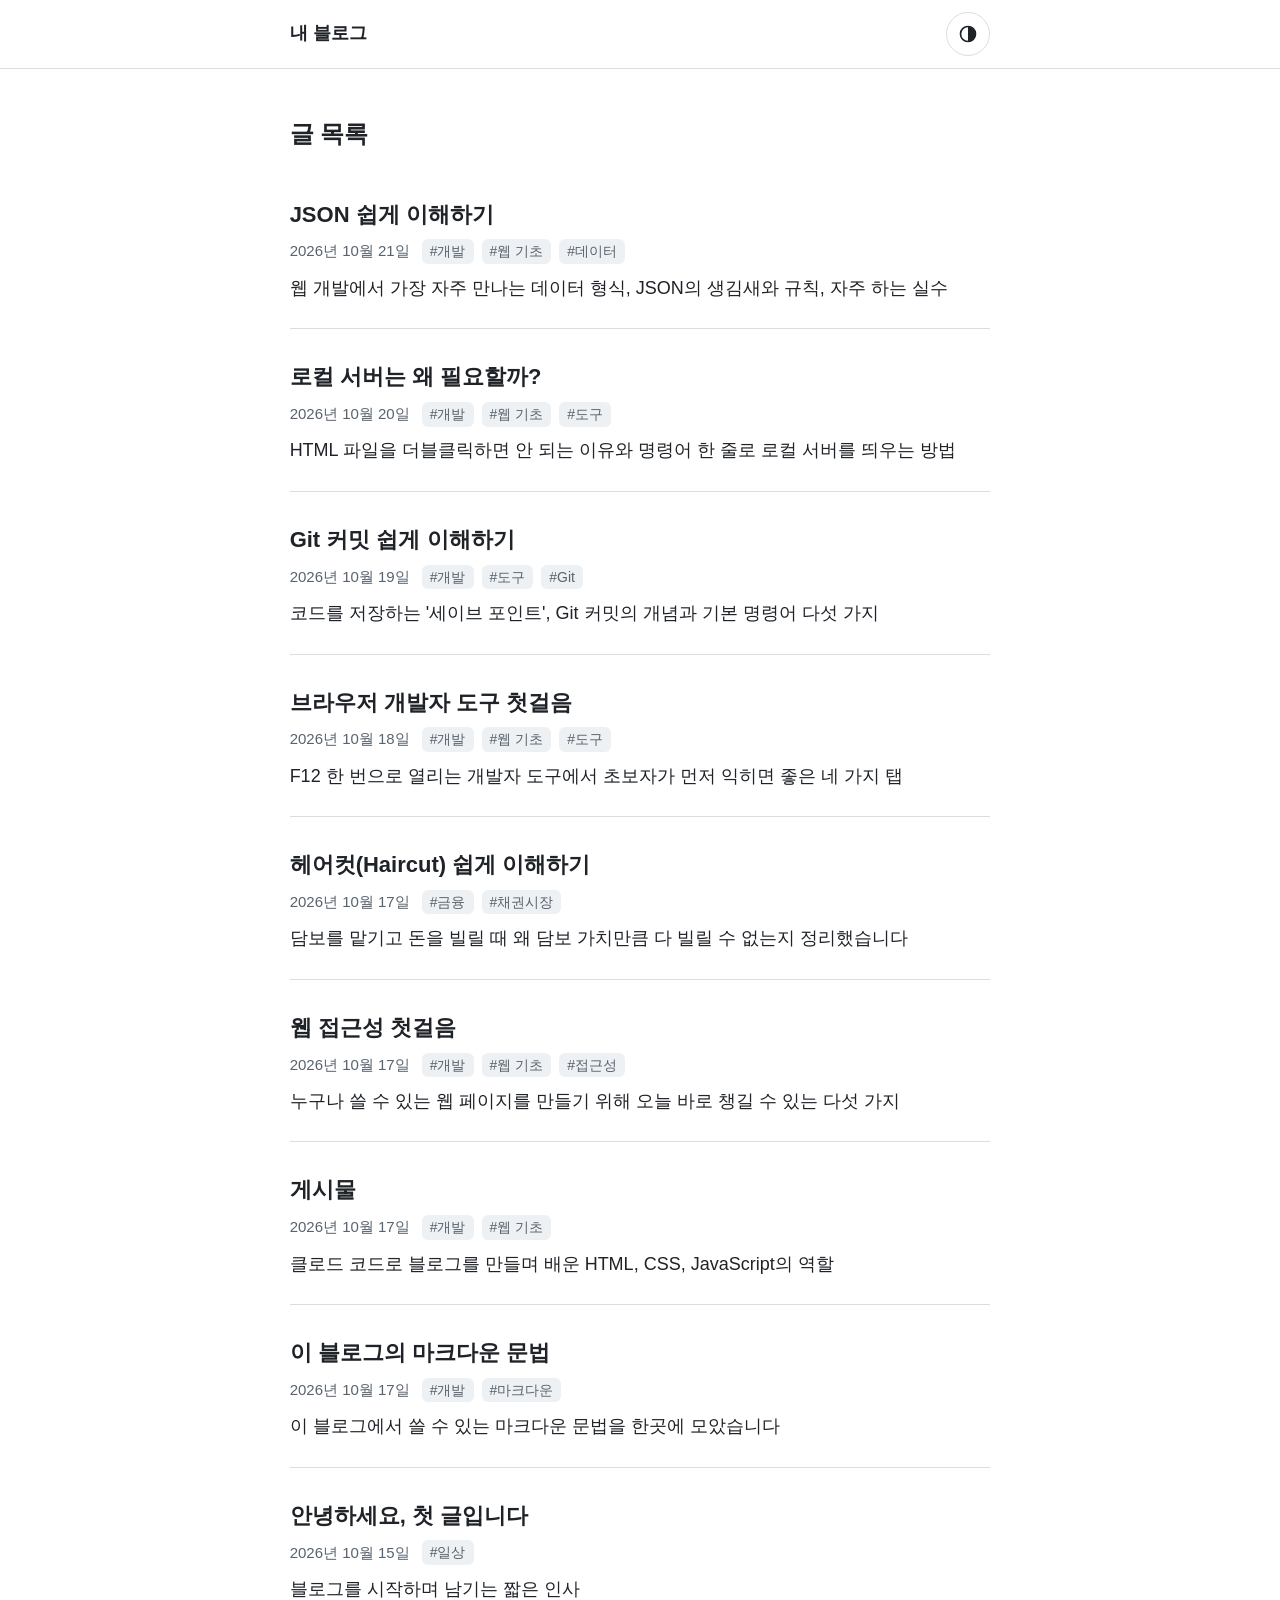
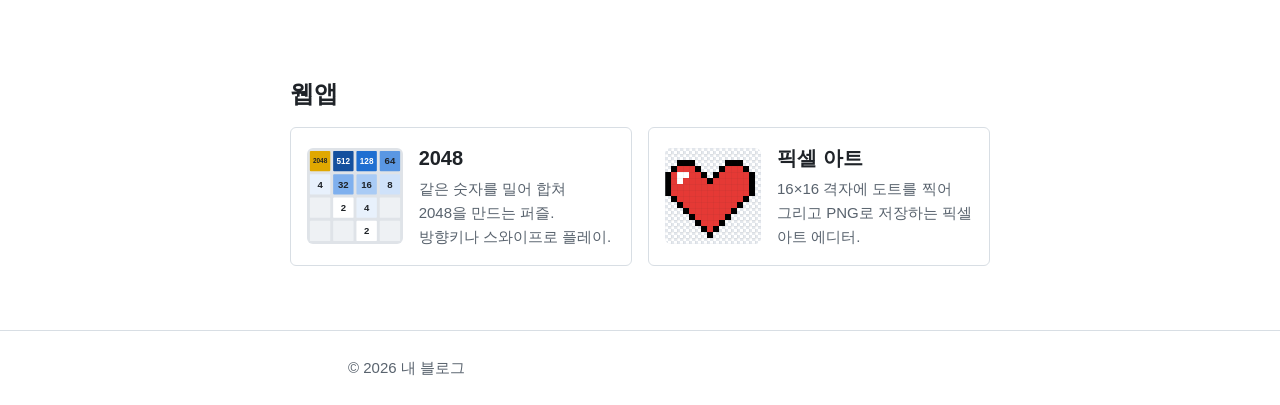
==== commit b6fdb644: "2048과 픽셀 아트 Review 반영, 블로그 메인에 웹앱 카드 추가 - Review: 두 앱 review.md와 Review 지침 추가   - 2048: 저장된 판을 불러올 때" ====
--- a/index.html
+++ b/index.html
@@ -34,9 +34,35 @@
     </div>
   </header>
 
-  <main class="container" id="content">
-    <h1 class="page-title">글 목록</h1>
-    <p class="status">글을 불러오는 중…</p>
+  <main class="container">
+    <div id="content">
+      <h1 class="page-title">글 목록</h1>
+      <p class="status">글을 불러오는 중…</p>
+    </div>
+
+    <section class="app-section" aria-labelledby="apps-title">
+      <h2 class="page-title" id="apps-title">웹앱</h2>
+      <ul class="app-list">
+        <li>
+          <article class="app-card">
+            <img src="apps/game-2048/preview.svg" alt="2048 게임 화면 미리보기" width="400" height="400" loading="lazy">
+            <div>
+              <h3 class="app-card-title"><a href="apps/game-2048/">2048</a></h3>
+              <p class="app-card-description">같은 숫자를 밀어 합쳐 2048을 만드는 퍼즐. 방향키나 스와이프로 플레이.</p>
+            </div>
+          </article>
+        </li>
+        <li>
+          <article class="app-card">
+            <img src="apps/pixel-art/preview.svg" alt="픽셀 아트 에디터 미리보기: 16×16 격자에 그린 빨간 하트" width="400" height="400" loading="lazy">
+            <div>
+              <h3 class="app-card-title"><a href="apps/pixel-art/">픽셀 아트</a></h3>
+              <p class="app-card-description">16×16 격자에 도트를 찍어 그리고 PNG로 저장하는 픽셀 아트 에디터.</p>
+            </div>
+          </article>
+        </li>
+      </ul>
+    </section>
   </main>
 
   <footer class="site-footer">
--- a/css/style.css
+++ b/css/style.css
@@ -247,6 +247,71 @@
   min-height: var(--tap-size);
 }
 
+/* ---------- 웹앱 카드 ---------- */
+
+.app-list {
+  display: grid;
+  gap: var(--space-4);
+  margin: 0;
+  padding: 0;
+  list-style: none;
+}
+
+.app-card {
+  position: relative;
+  display: grid;
+  grid-template-columns: 96px 1fr;
+  align-items: center;
+  gap: var(--space-4);
+  height: 100%;
+  padding: var(--space-4);
+  border: 1px solid var(--color-border);
+  border-radius: var(--radius);
+}
+
+.app-card:hover,
+.app-card:focus-within {
+  border-color: var(--color-accent);
+}
+
+.app-card img {
+  display: block;
+  width: 96px;
+  height: 96px;
+  border-radius: var(--radius);
+}
+
+.app-card-title {
+  margin: 0;
+  font-size: 1.25rem;
+  line-height: 1.45;
+}
+
+.app-card-title a {
+  color: var(--color-text);
+  text-decoration: none;
+}
+
+/* 카드 전체를 링크 탭 영역으로 */
+.app-card-title a::after {
+  content: "";
+  position: absolute;
+  inset: 0;
+  border-radius: var(--radius);
+}
+
+.app-card:hover .app-card-title a {
+  color: var(--color-accent);
+  text-decoration: underline;
+}
+
+.app-card-description {
+  margin: var(--space-1) 0 0;
+  color: var(--color-muted);
+  font-size: 0.9375rem;
+  line-height: 1.6;
+}
+
 /* ---------- 글 상세 ---------- */
 
 .post-header {
@@ -400,4 +465,8 @@
   .post-card-title {
     font-size: 1.375rem;
   }
-}
+
+  .app-list {
+    grid-template-columns: repeat(2, 1fr);
+  }
+}
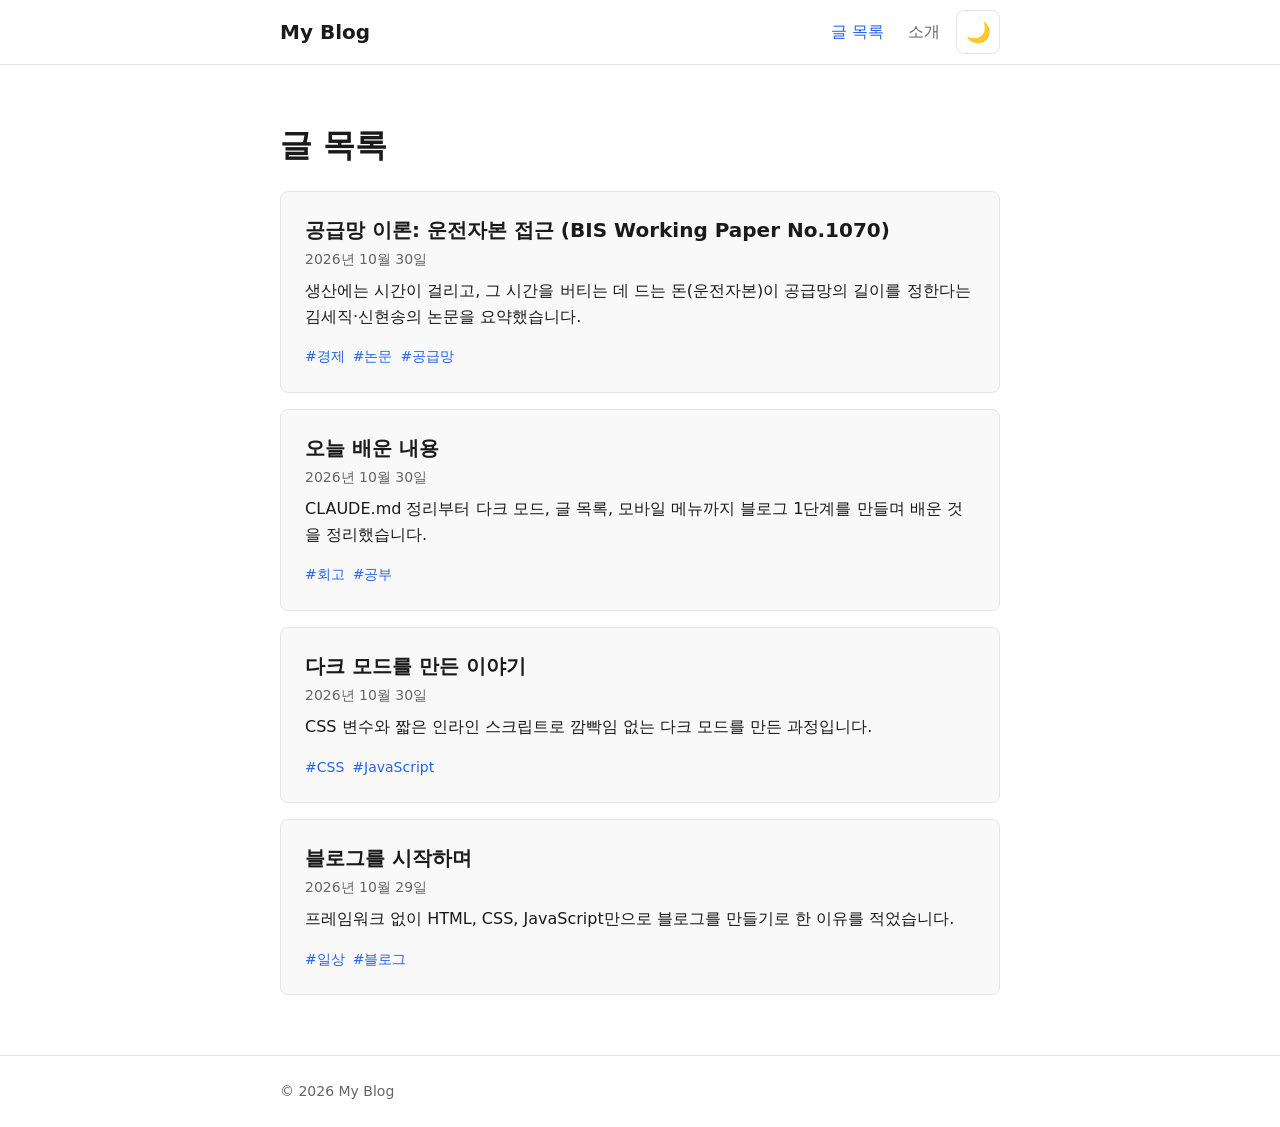
==== commit 01aa0663: "블로그 1단계: 글 목록·상세·소개 페이지와 마크다운 글 - 페이지 3개(글 목록, 글 상세, 소개)와 공통 헤더·푸터 - 다크 모드: CSS 변수, 깜빡임 방지 인라인 스크립트," ====
--- a/index.html
+++ b/index.html
@@ -1,73 +1,59 @@
-<!doctype html>
+<!DOCTYPE html>
 <html lang="ko">
 <head>
+  <meta charset="UTF-8">
+  <meta name="viewport" content="width=device-width, initial-scale=1">
   <script>
-    (function () {
-      var theme;
+    // 깜빡임(FOUC) 방지: 저장된 선택 → 시스템 설정 순서로 테마를 정한다.
+    (() => {
+      let theme = null;
       try {
         theme = localStorage.getItem('theme');
-      } catch (e) {}
+      } catch (error) {
+        theme = null;
+      }
       if (theme !== 'light' && theme !== 'dark') {
         theme = window.matchMedia('(prefers-color-scheme: dark)').matches ? 'dark' : 'light';
       }
-      document.documentElement.setAttribute('data-theme', theme);
+      document.documentElement.dataset.theme = theme;
     })();
   </script>
-  <meta charset="utf-8">
-  <meta name="viewport" content="width=device-width, initial-scale=1">
-  <meta name="color-scheme" content="light dark">
-  <meta name="description" content="배운 것과 만든 것을 기록하는 블로그">
-  <title>내 블로그</title>
+  <meta name="description" content="My Blog의 글 목록">
+  <title>My Blog</title>
+  <link rel="stylesheet" href="css/reset.css">
+  <link rel="stylesheet" href="css/variables.css">
   <link rel="stylesheet" href="css/style.css">
-  <script type="module" src="js/main.js"></script>
+  <script src="js/theme.js" defer></script>
+  <script src="js/main.js" defer></script>
+  <script type="module" src="js/posts.js"></script>
 </head>
-<body data-page="list">
+<body>
   <header class="site-header">
-    <div class="container site-header-inner">
-      <a class="site-title" href="./">내 블로그</a>
-      <button class="theme-toggle" type="button" aria-label="다크 모드" aria-pressed="false" title="다크 모드 전환">
-        <svg aria-hidden="true" viewBox="0 0 24 24" width="20" height="20">
-          <circle cx="12" cy="12" r="9" fill="none" stroke="currentColor" stroke-width="2"/>
-          <path d="M12 3a9 9 0 0 1 0 18z" fill="currentColor"/>
-        </svg>
-      </button>
+    <div class="container site-header__inner">
+      <a class="site-header__title" href="index.html">My Blog</a>
+      <button class="theme-toggle" type="button" aria-label="다크 모드로 전환">🌙</button>
+      <button class="nav-toggle" type="button" aria-controls="site-nav" aria-expanded="false" aria-label="메뉴 열기">☰</button>
+      <nav class="nav" id="site-nav" aria-label="주 메뉴">
+        <ul class="nav__list">
+          <li><a class="nav__link nav__link--active" href="index.html" aria-current="page">글 목록</a></li>
+          <li><a class="nav__link" href="about.html">소개</a></li>
+        </ul>
+      </nav>
     </div>
   </header>
 
-  <main class="container">
-    <div id="content">
+  <main class="main">
+    <div class="container">
       <h1 class="page-title">글 목록</h1>
-      <p class="status">글을 불러오는 중…</p>
+      <div class="post-list-area" aria-live="polite">
+        <p class="page-text">글을 불러오는 중입니다…</p>
+      </div>
     </div>
-
-    <section class="app-section" aria-labelledby="apps-title">
-      <h2 class="page-title" id="apps-title">웹앱</h2>
-      <ul class="app-list">
-        <li>
-          <article class="app-card">
-            <img src="apps/game-2048/preview.svg" alt="2048 게임 화면 미리보기" width="400" height="400" loading="lazy">
-            <div>
-              <h3 class="app-card-title"><a href="apps/game-2048/">2048</a></h3>
-              <p class="app-card-description">같은 숫자를 밀어 합쳐 2048을 만드는 퍼즐. 방향키나 스와이프로 플레이.</p>
-            </div>
-          </article>
-        </li>
-        <li>
-          <article class="app-card">
-            <img src="apps/pixel-art/preview.svg" alt="픽셀 아트 에디터 미리보기: 16×16 격자에 그린 빨간 하트" width="400" height="400" loading="lazy">
-            <div>
-              <h3 class="app-card-title"><a href="apps/pixel-art/">픽셀 아트</a></h3>
-              <p class="app-card-description">16×16 격자에 도트를 찍어 그리고 PNG로 저장하는 픽셀 아트 에디터.</p>
-            </div>
-          </article>
-        </li>
-      </ul>
-    </section>
   </main>
 
   <footer class="site-footer">
     <div class="container">
-      <p>© 2026 내 블로그</p>
+      <p>© 2026 My Blog</p>
     </div>
   </footer>
 </body>
--- a/css/variables.css
+++ b/css/variables.css
@@ -0,0 +1,40 @@
+/* 색상·폰트·간격 변수 (라이트/다크 테마) */
+:root {
+  /* 색상 */
+  --bg: #ffffff;
+  --text: #1a1a1a;
+  --text-muted: #666666;
+  --accent: #2563eb;
+  --border: #e5e5e5;
+  --card-bg: #f9f9f9;
+
+  /* 폰트 */
+  --font-base: system-ui, -apple-system, "Segoe UI", "Apple SD Gothic Neo", "Malgun Gothic", sans-serif;
+  --font-mono: ui-monospace, "Cascadia Code", Consolas, monospace;
+  --font-size-sm: 0.875rem;
+  --font-size-base: 1rem;
+  --font-size-lg: 1.25rem;
+  --font-size-xl: clamp(1.5rem, 1.2rem + 1.5vw, 2rem);
+
+  /* 간격 */
+  --space-xs: 0.25rem;
+  --space-sm: 0.5rem;
+  --space-md: 1rem;
+  --space-lg: 1.5rem;
+  --space-xl: 2.5rem;
+
+  /* 레이아웃 */
+  --content-width: 720px;
+  --gutter: 16px;
+  --radius: 8px;
+  --tap-size: 44px;
+}
+
+[data-theme="dark"] {
+  --bg: #121212;
+  --text: #e8e8e8;
+  --text-muted: #a0a0a0;
+  --accent: #60a5fa;
+  --border: #2a2a2a;
+  --card-bg: #1e1e1e;
+}
--- a/css/style.css
+++ b/css/style.css
@@ -1,472 +1,381 @@
-/* ---------- 디자인 토큰 ---------- */
-
-:root {
-  color-scheme: light;
-
-  --color-bg: #ffffff;
-  --color-text: #1f2328;
-  --color-muted: #59636e;
-  --color-accent: #0a5fc2;
-  --color-border: #d8dee4;
-  --color-code-bg: #f3f4f6;
-  --color-tag-bg: #eef1f4;
-  --color-quote-border: #c4ccd5;
-
-  --font-sans: -apple-system, BlinkMacSystemFont, "Apple SD Gothic Neo", "Pretendard", "Noto Sans KR", "Malgun Gothic", sans-serif;
-  --font-mono: ui-monospace, SFMono-Regular, Menlo, Consolas, "D2Coding", monospace;
-
-  --space-1: 0.25rem;
-  --space-2: 0.5rem;
-  --space-3: 0.75rem;
-  --space-4: 1rem;
-  --space-5: 1.5rem;
-  --space-6: 2rem;
-  --space-7: 3rem;
-  --space-8: 4rem;
-
-  --gutter: 16px;
-  --content-width: 70ch;
-  --radius: 6px;
-  --tap-size: 44px;
-}
-
-[data-theme="dark"] {
-  color-scheme: dark;
-
-  --color-bg: #16181d;
-  --color-text: #e6e8eb;
-  --color-muted: #9ba4ae;
-  --color-accent: #6cb4ff;
-  --color-border: #30363d;
-  --color-code-bg: #22262e;
-  --color-tag-bg: #262b33;
-  --color-quote-border: #444c56;
-}
-
-/* ---------- 기본 ---------- */
-
-*,
-*::before,
-*::after {
-  box-sizing: border-box;
-}
-
-html {
-  -webkit-text-size-adjust: 100%;
-  text-size-adjust: 100%;
-}
+/* 레이아웃 및 컴포넌트 스타일 (모바일 퍼스트) */
 
 body {
-  margin: 0;
-  min-height: 100vh;
   display: flex;
   flex-direction: column;
-  background: var(--color-bg);
-  color: var(--color-text);
-  font-family: var(--font-sans);
-  font-size: 1.0625rem;
-  line-height: 1.75;
-  overflow-wrap: break-word;
-  word-break: keep-all;
-}
-
-main {
-  flex: 1;
-}
-
-a {
-  color: var(--color-accent);
-  text-underline-offset: 0.2em;
-}
-
-:focus-visible {
-  outline: 2px solid var(--color-accent);
-  outline-offset: 2px;
-}
-
-img {
-  max-width: 100%;
-  height: auto;
-}
-
+  background-color: var(--bg);
+  color: var(--text);
+  font-family: var(--font-base);
+  font-size: var(--font-size-base);
+  transition: background-color 0.2s, color 0.2s;
+}
+
+/* 공통 컨테이너: 본문 폭 제한 + 좌우 여백 */
 .container {
   width: 100%;
-  max-width: calc(var(--content-width) + 2 * var(--gutter));
-  margin-inline: auto;
-  padding-inline: var(--gutter);
-}
-
-/* ---------- 헤더·푸터 ---------- */
-
+  max-width: calc(var(--content-width) + var(--gutter) * 2);
+  margin: 0 auto;
+  padding: 0 var(--gutter);
+}
+
+/* 헤더 */
 .site-header {
-  border-bottom: 1px solid var(--color-border);
-}
-
-.site-header-inner {
+  position: relative;
+  border-bottom: 1px solid var(--border);
+}
+
+.site-header__inner {
   display: flex;
   align-items: center;
-  justify-content: space-between;
-  gap: var(--space-4);
-  padding-block: var(--space-3);
-}
-
-.site-title {
-  display: inline-flex;
+  gap: var(--space-sm);
+  min-height: 64px;
+}
+
+.site-header__title {
+  font-size: var(--font-size-lg);
+  font-weight: 700;
+  text-decoration: none;
+}
+
+/* 내비게이션: 모바일에서는 헤더 아래로 펼쳐지는 메뉴 */
+.nav {
+  display: none;
+  position: absolute;
+  top: 100%;
+  left: 0;
+  right: 0;
+  z-index: 10;
+  border-bottom: 1px solid var(--border);
+  background-color: var(--bg);
+}
+
+.nav--open {
+  display: block;
+}
+
+.nav__list {
+  display: flex;
+  flex-direction: column;
+  max-width: calc(var(--content-width) + var(--gutter) * 2);
+  margin: 0 auto;
+  padding: var(--space-xs) var(--gutter) var(--space-sm);
+}
+
+.nav__link {
+  display: flex;
   align-items: center;
   min-height: var(--tap-size);
-  color: var(--color-text);
-  font-size: 1.125rem;
-  font-weight: 700;
+  padding: 0 var(--space-sm);
+  color: var(--text-muted);
   text-decoration: none;
 }
 
-.theme-toggle {
-  display: inline-flex;
+.nav__link:hover,
+.nav__link--active {
+  color: var(--accent);
+}
+
+/* 헤더 버튼 (다크 모드 토글·메뉴) */
+.theme-toggle,
+.nav-toggle {
+  display: flex;
   align-items: center;
   justify-content: center;
   flex-shrink: 0;
   width: var(--tap-size);
   height: var(--tap-size);
+  border: 1px solid var(--border);
+  border-radius: var(--radius);
+  font-size: var(--font-size-lg);
+  line-height: 1;
+}
+
+.theme-toggle:hover,
+.nav-toggle:hover {
+  background-color: var(--card-bg);
+}
+
+.theme-toggle:focus-visible,
+.nav-toggle:focus-visible {
+  outline: 2px solid var(--accent);
+  outline-offset: 2px;
+}
+
+.theme-toggle {
+  margin-left: auto;
+}
+
+/* 본문 */
+.main {
+  flex: 1;
+  padding: var(--space-xl) 0;
+}
+
+.page-title {
+  margin-bottom: var(--space-lg);
+  font-size: var(--font-size-xl);
+  line-height: 1.3;
+}
+
+.page-text {
+  color: var(--text-muted);
+}
+
+/* 글 목록 */
+.post-list {
+  display: grid;
+  gap: var(--space-md);
+}
+
+.post-card {
+  padding: var(--space-lg) var(--space-md);
+  border: 1px solid var(--border);
+  border-radius: var(--radius);
+  background-color: var(--card-bg);
+}
+
+.post-card__title {
+  font-size: var(--font-size-lg);
+  line-height: 1.4;
+}
+
+.post-card__link {
+  text-decoration: none;
+}
+
+.post-card__link:hover {
+  color: var(--accent);
+  text-decoration: underline;
+}
+
+.post-card__date {
+  display: block;
+  margin-top: var(--space-xs);
+  color: var(--text-muted);
+  font-size: var(--font-size-sm);
+}
+
+.post-card__summary {
+  margin-top: var(--space-sm);
+}
+
+.post-card__tags {
+  display: flex;
+  flex-wrap: wrap;
+  gap: var(--space-sm);
+  margin-top: var(--space-md);
+}
+
+.post-card__tag {
+  color: var(--accent);
+  font-size: var(--font-size-sm);
+}
+
+.post-list__notice {
+  margin-top: var(--space-md);
+}
+
+/* 글 상세 */
+.post-detail__header {
+  margin-bottom: var(--space-xl);
+  padding-bottom: var(--space-lg);
+  border-bottom: 1px solid var(--border);
+}
+
+.post-detail__title {
+  font-size: var(--font-size-xl);
+  line-height: 1.3;
+}
+
+.post-detail__date {
+  display: block;
+  margin-top: var(--space-sm);
+  color: var(--text-muted);
+  font-size: var(--font-size-sm);
+}
+
+.post-detail__tags {
+  display: flex;
+  flex-wrap: wrap;
+  gap: var(--space-sm);
+  margin-top: var(--space-md);
+}
+
+.post-detail__tag {
+  color: var(--accent);
+  font-size: var(--font-size-sm);
+}
+
+.post-detail__body {
+  line-height: 1.8;
+  overflow-wrap: break-word;
+}
+
+/* 본문: 마크다운 변환 결과 (클래스 없는 태그라 본문 안으로만 범위를 좁힌다) */
+.post-detail__body > * + * {
+  margin-top: var(--space-md);
+}
+
+.post-detail__body h2,
+.post-detail__body h3,
+.post-detail__body h4 {
+  line-height: 1.4;
+}
+
+.post-detail__body h2 {
+  font-size: var(--font-size-lg);
+}
+
+.post-detail__body h3,
+.post-detail__body h4 {
+  font-size: var(--font-size-base);
+}
+
+.post-detail__body > h2:not(:first-child),
+.post-detail__body > h3:not(:first-child),
+.post-detail__body > h4:not(:first-child) {
+  margin-top: var(--space-xl);
+}
+
+.post-detail__body ul,
+.post-detail__body ol {
+  padding-left: var(--space-lg);
+}
+
+.post-detail__body ul {
+  list-style: disc;
+}
+
+.post-detail__body ol {
+  list-style: decimal;
+}
+
+.post-detail__body li + li {
+  margin-top: var(--space-xs);
+}
+
+.post-detail__body a {
+  color: var(--accent);
+}
+
+.post-detail__body blockquote {
+  padding: var(--space-sm) var(--space-md);
+  border-left: 4px solid var(--accent);
+  background-color: var(--card-bg);
+  color: var(--text-muted);
+}
+
+.post-detail__body code {
+  padding: 0.1em 0.35em;
+  border-radius: 4px;
+  background-color: var(--card-bg);
+  font-family: var(--font-mono);
+  font-size: 0.9em;
+}
+
+.post-detail__body pre {
+  overflow-x: auto;
+  padding: var(--space-md);
+  border: 1px solid var(--border);
+  border-radius: var(--radius);
+  background-color: var(--card-bg);
+  line-height: 1.5;
+}
+
+.post-detail__body pre code {
   padding: 0;
-  border: 1px solid var(--color-border);
-  border-radius: 50%;
-  background: transparent;
-  color: var(--color-text);
-  cursor: pointer;
-}
-
-.theme-toggle:hover {
-  border-color: var(--color-muted);
-}
-
-.site-footer {
-  margin-top: var(--space-8);
-  border-top: 1px solid var(--color-border);
-  color: var(--color-muted);
-  font-size: 0.9375rem;
-}
-
-.site-footer p {
-  margin-block: var(--space-5);
-}
-
-.site-footer a {
+  background-color: transparent;
+}
+
+.post-detail__body img {
+  border-radius: var(--radius);
+}
+
+.post-detail__body hr {
+  border: none;
+  border-top: 1px solid var(--border);
+}
+
+.post-detail__back {
   display: inline-flex;
   align-items: center;
   min-height: var(--tap-size);
-}
-
-/* ---------- 글 목록 ---------- */
-
-.page-title {
-  margin: var(--space-6) 0 var(--space-4);
-  font-size: 1.5rem;
-  line-height: 1.4;
-}
-
-.post-list {
-  margin: 0;
-  padding: 0;
-  list-style: none;
-}
-
-.post-list > li + li {
-  border-top: 1px solid var(--color-border);
-}
-
-.post-card {
-  padding-block: var(--space-5);
-}
-
-.post-card-title {
-  margin: 0;
-  font-size: 1.25rem;
-  line-height: 1.45;
-}
-
-.post-card-title a {
-  display: block;
-  padding-block: var(--space-2);
-  color: var(--color-text);
+  margin-top: var(--space-xl);
+  color: var(--accent);
   text-decoration: none;
 }
 
-.post-card-title a:hover {
-  color: var(--color-accent);
+.post-detail__back:hover {
   text-decoration: underline;
 }
 
-.post-description {
-  margin: var(--space-2) 0 0;
-}
-
-.post-meta {
-  display: flex;
-  flex-wrap: wrap;
-  align-items: center;
-  gap: var(--space-2) var(--space-3);
-  margin: 0;
-  color: var(--color-muted);
-  font-size: 0.9375rem;
-}
-
-.post-tags {
-  display: flex;
-  flex-wrap: wrap;
-  gap: var(--space-2);
-}
-
-.tag {
-  padding: 0 var(--space-2);
-  border-radius: var(--radius);
-  background: var(--color-tag-bg);
-  font-size: 0.875rem;
-}
-
-.status,
-.notice {
-  color: var(--color-muted);
-}
-
-.message {
-  margin-block: var(--space-7);
-}
-
-.message-title {
-  margin: 0 0 var(--space-2);
-  font-size: 1.25rem;
-}
-
-.message p {
-  margin: 0 0 var(--space-2);
-}
-
-.message a {
-  display: inline-flex;
-  align-items: center;
-  min-height: var(--tap-size);
-}
-
-/* ---------- 웹앱 카드 ---------- */
-
-.app-list {
-  display: grid;
-  gap: var(--space-4);
-  margin: 0;
-  padding: 0;
-  list-style: none;
-}
-
-.app-card {
-  position: relative;
-  display: grid;
-  grid-template-columns: 96px 1fr;
-  align-items: center;
-  gap: var(--space-4);
-  height: 100%;
-  padding: var(--space-4);
-  border: 1px solid var(--color-border);
-  border-radius: var(--radius);
-}
-
-.app-card:hover,
-.app-card:focus-within {
-  border-color: var(--color-accent);
-}
-
-.app-card img {
-  display: block;
-  width: 96px;
-  height: 96px;
-  border-radius: var(--radius);
-}
-
-.app-card-title {
-  margin: 0;
-  font-size: 1.25rem;
-  line-height: 1.45;
-}
-
-.app-card-title a {
-  color: var(--color-text);
-  text-decoration: none;
-}
-
-/* 카드 전체를 링크 탭 영역으로 */
-.app-card-title a::after {
-  content: "";
-  position: absolute;
-  inset: 0;
-  border-radius: var(--radius);
-}
-
-.app-card:hover .app-card-title a {
-  color: var(--color-accent);
-  text-decoration: underline;
-}
-
-.app-card-description {
-  margin: var(--space-1) 0 0;
-  color: var(--color-muted);
-  font-size: 0.9375rem;
+/* 소개 페이지 */
+.about__lead {
+  font-size: var(--font-size-lg);
   line-height: 1.6;
 }
 
-/* ---------- 글 상세 ---------- */
-
-.post-header {
-  margin: var(--space-6) 0 var(--space-6);
-  padding-bottom: var(--space-5);
-  border-bottom: 1px solid var(--color-border);
-}
-
-.post-title {
-  margin: 0 0 var(--space-3);
-  font-size: 1.75rem;
-  line-height: 1.35;
-}
-
-.post-content > :first-child {
-  margin-top: 0;
-}
-
-.post-content h1,
-.post-content h2,
-.post-content h3,
-.post-content h4,
-.post-content h5,
-.post-content h6 {
-  margin: var(--space-7) 0 var(--space-4);
-  line-height: 1.4;
-}
-
-.post-content h1 { font-size: 1.625rem; }
-.post-content h2 { font-size: 1.375rem; }
-.post-content h3 { font-size: 1.1875rem; }
-.post-content h4,
-.post-content h5,
-.post-content h6 { font-size: 1.0625rem; }
-
-.post-content p,
-.post-content ul,
-.post-content ol,
-.post-content blockquote,
-.post-content pre,
-.post-content .table-wrap {
-  margin: 0 0 var(--space-5);
-}
-
-.post-content ul,
-.post-content ol {
-  padding-left: var(--space-5);
-}
-
-.post-content li + li,
-.post-content li > ul,
-.post-content li > ol {
-  margin-top: var(--space-1);
-}
-
-.post-content li > ul,
-.post-content li > ol {
-  margin-bottom: 0;
-}
-
-.post-content blockquote {
-  padding: var(--space-1) 0 var(--space-1) var(--space-4);
-  border-left: 4px solid var(--color-quote-border);
-  color: var(--color-muted);
-}
-
-.post-content blockquote > :last-child {
-  margin-bottom: 0;
-}
-
-.post-content hr {
-  margin: var(--space-7) 0;
-  border: 0;
-  border-top: 1px solid var(--color-border);
-}
-
-.post-content img {
-  display: block;
-  border-radius: var(--radius);
-}
-
-code {
-  font-family: var(--font-mono);
-  font-size: 0.875em;
-}
-
-:not(pre) > code {
-  padding: 0.15em 0.4em;
-  border-radius: 4px;
-  background: var(--color-code-bg);
-  overflow-wrap: anywhere;
-}
-
-pre {
-  overflow-x: auto;
-  padding: var(--space-4);
-  border-radius: var(--radius);
-  background: var(--color-code-bg);
-  line-height: 1.6;
-}
-
-pre code {
-  overflow-wrap: normal;
-}
-
-.table-wrap {
-  overflow-x: auto;
-}
-
-table {
-  width: 100%;
-  border-collapse: collapse;
-  font-size: 0.9375rem;
-}
-
-th,
-td {
-  padding: var(--space-2) var(--space-3);
-  border: 1px solid var(--color-border);
-  text-align: left;
-}
-
-th {
-  background: var(--color-code-bg);
-  white-space: nowrap;
-}
-
-/* ---------- 넓은 화면 ---------- */
-
+.about__section {
+  margin-top: var(--space-xl);
+}
+
+.about__heading {
+  margin-bottom: var(--space-sm);
+  font-size: var(--font-size-lg);
+}
+
+.about__list {
+  padding-left: var(--space-lg);
+  list-style: decimal;
+}
+
+.about__list li + li {
+  margin-top: var(--space-xs);
+}
+
+/* 푸터 */
+.site-footer {
+  padding: var(--space-lg) 0;
+  border-top: 1px solid var(--border);
+  color: var(--text-muted);
+  font-size: var(--font-size-sm);
+}
+
+/* 태블릿 */
 @media (min-width: 768px) {
-  :root {
-    --gutter: 24px;
-  }
-
-  body {
-    font-size: 1.125rem;
-  }
-
-  .page-title {
-    margin-top: var(--space-7);
-  }
-
-  .post-header {
-    margin-top: var(--space-7);
-  }
-
-  .post-title {
-    font-size: 2.125rem;
-  }
-
-  .post-card-title {
-    font-size: 1.375rem;
-  }
-
-  .app-list {
-    grid-template-columns: repeat(2, 1fr);
-  }
-}
+  /* 태블릿 이상: 햄버거 버튼을 숨기고 메뉴를 헤더 안에 한 줄로 */
+  .nav-toggle {
+    display: none;
+  }
+
+  .nav {
+    display: block;
+    position: static;
+    margin-left: auto;
+    border-bottom: none;
+    background-color: transparent;
+  }
+
+  .nav__list {
+    flex-direction: row;
+    gap: var(--space-sm);
+    max-width: none;
+    padding: 0;
+  }
+
+  .theme-toggle {
+    order: 1;
+    margin-left: 0;
+  }
+
+  .post-card {
+    padding: var(--space-lg);
+  }
+}
+
+/* 데스크톱 */
+@media (min-width: 1024px) {
+  .main {
+    padding: calc(var(--space-xl) * 1.5) 0;
+  }
+}
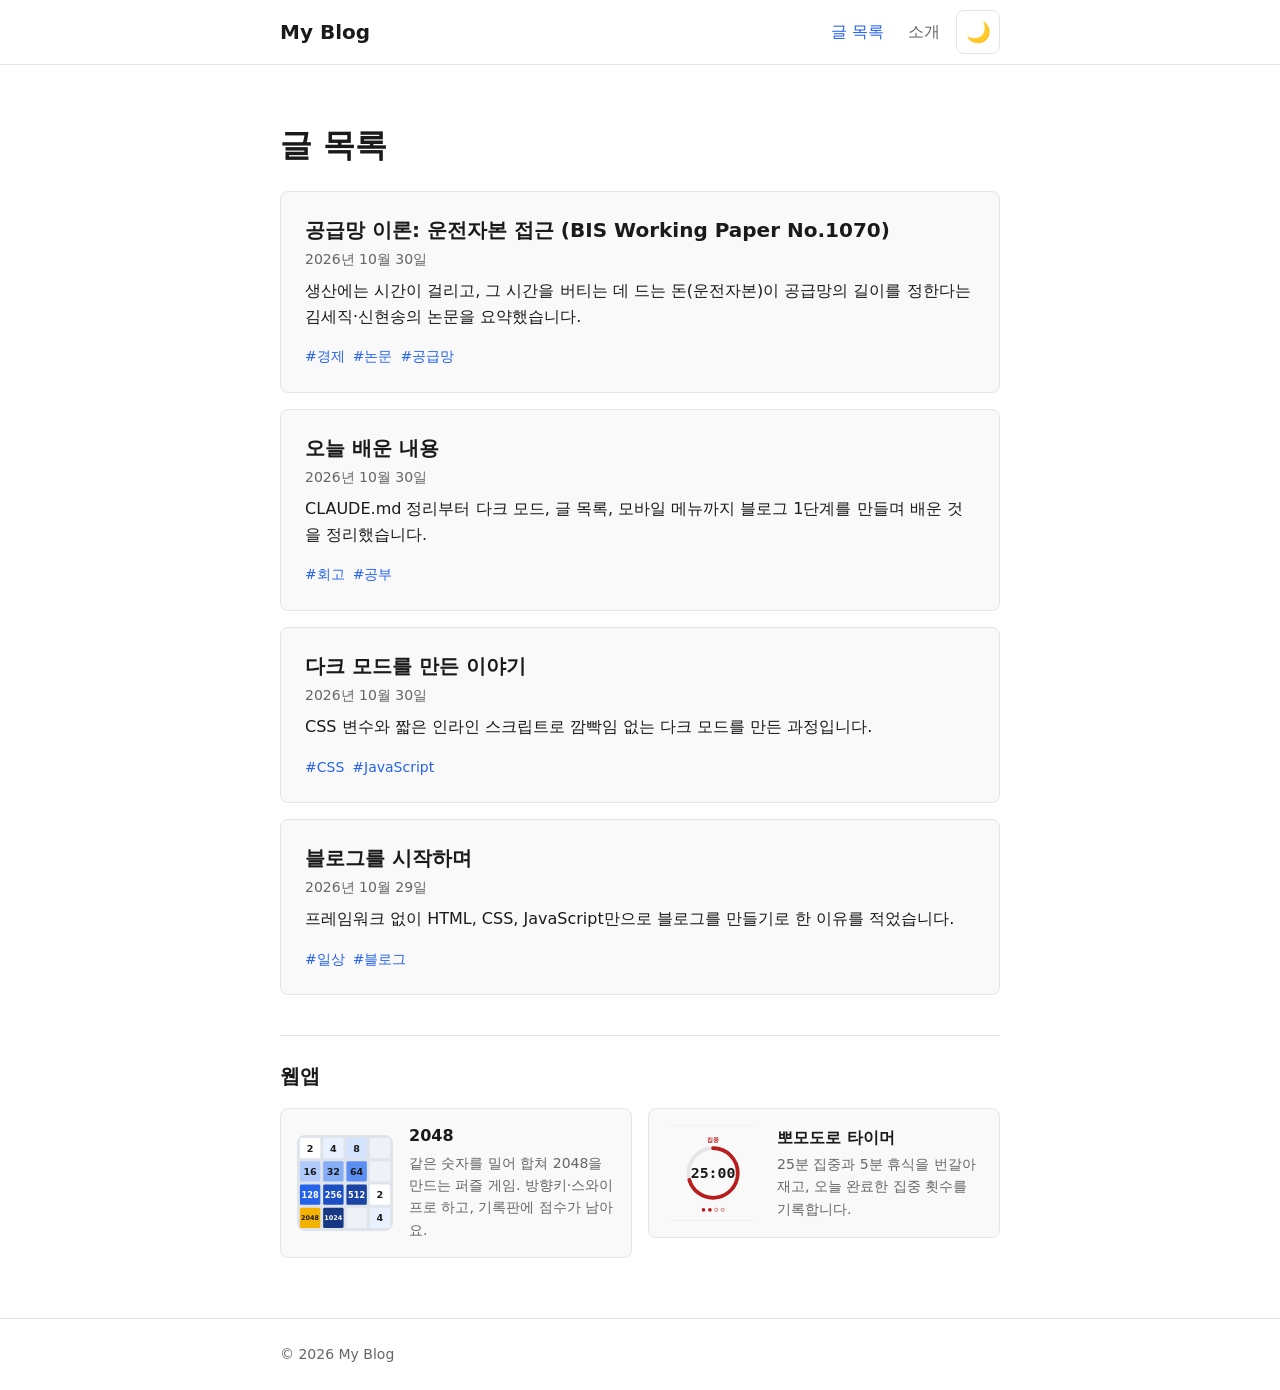
==== commit 3083f675: "하네스 사이클로 웹앱 2개 추가: 2048 게임, 뽀모도로 타이머 - CLAUDE.md: 작업 사이클(Plan/Build/Review/Embed), 서브에이전트 규칙, 웹앱 규칙 " ====
--- a/index.html
+++ b/index.html
@@ -48,6 +48,30 @@
       <div class="post-list-area" aria-live="polite">
         <p class="page-text">글을 불러오는 중입니다…</p>
       </div>
+
+      <section class="app-section" aria-labelledby="apps-title">
+        <h2 class="app-section__title" id="apps-title">웹앱</h2>
+        <ul class="app-list">
+          <li>
+            <article class="app-card">
+              <img class="app-card__image" src="apps/game-2048/preview.svg" alt="2048 게임 화면 미리보기: 숫자 타일이 놓인 4×4 게임판" width="400" height="400" loading="lazy">
+              <div class="app-card__body">
+                <h3 class="app-card__title"><a class="app-card__link" href="apps/game-2048/">2048</a></h3>
+                <p class="app-card__desc">같은 숫자를 밀어 합쳐 2048을 만드는 퍼즐 게임. 방향키·스와이프로 하고, 기록판에 점수가 남아요.</p>
+              </div>
+            </article>
+          </li>
+          <li>
+            <article class="app-card">
+              <img class="app-card__image" src="apps/pomodoro/preview.svg" alt="빨간 진행 링 안에 25:00이 표시된 뽀모도로 타이머 화면" width="640" height="360" loading="lazy">
+              <div class="app-card__body">
+                <h3 class="app-card__title"><a class="app-card__link" href="apps/pomodoro/">뽀모도로 타이머</a></h3>
+                <p class="app-card__desc">25분 집중과 5분 휴식을 번갈아 재고, 오늘 완료한 집중 횟수를 기록합니다.</p>
+              </div>
+            </article>
+          </li>
+        </ul>
+      </section>
     </div>
   </main>
 
--- a/css/style.css
+++ b/css/style.css
@@ -175,6 +175,82 @@
   margin-top: var(--space-md);
 }
 
+/* 웹앱 섹션 (index.html 글 목록 아래, 정적 HTML) */
+.app-section {
+  margin-top: var(--space-xl);
+  padding-top: var(--space-lg);
+  border-top: 1px solid var(--border);
+}
+
+.app-section__title {
+  margin-bottom: var(--space-md);
+  font-size: var(--font-size-lg);
+}
+
+.app-list {
+  display: grid;
+  gap: var(--space-md);
+}
+
+/* 카드 전체가 눌리도록 제목 링크의 ::after가 카드를 덮는다 */
+.app-card {
+  position: relative;
+  display: grid;
+  grid-template-columns: 96px 1fr;
+  gap: var(--space-md);
+  align-items: center;
+  padding: var(--space-md);
+  border: 1px solid var(--border);
+  border-radius: var(--radius);
+  background-color: var(--card-bg);
+}
+
+.app-card:hover {
+  border-color: var(--accent);
+}
+
+.app-card:focus-within {
+  outline: 2px solid var(--accent);
+  outline-offset: 2px;
+}
+
+.app-card__image {
+  width: 96px;
+  height: 96px;
+  object-fit: cover;
+  border-radius: var(--radius);
+}
+
+.app-card__title {
+  font-size: var(--font-size-base);
+  line-height: 1.4;
+}
+
+.app-card__link {
+  text-decoration: none;
+}
+
+.app-card__link:focus-visible {
+  outline: none;
+}
+
+.app-card__link::after {
+  content: "";
+  position: absolute;
+  inset: 0;
+  border-radius: var(--radius);
+}
+
+.app-card__link:hover {
+  color: var(--accent);
+}
+
+.app-card__desc {
+  margin-top: var(--space-xs);
+  color: var(--text-muted);
+  font-size: var(--font-size-sm);
+}
+
 /* 글 상세 */
 .post-detail__header {
   margin-bottom: var(--space-xl);
@@ -371,6 +447,10 @@
   .post-card {
     padding: var(--space-lg);
   }
+
+  .app-list {
+    grid-template-columns: repeat(2, 1fr);
+  }
 }
 
 /* 데스크톱 */
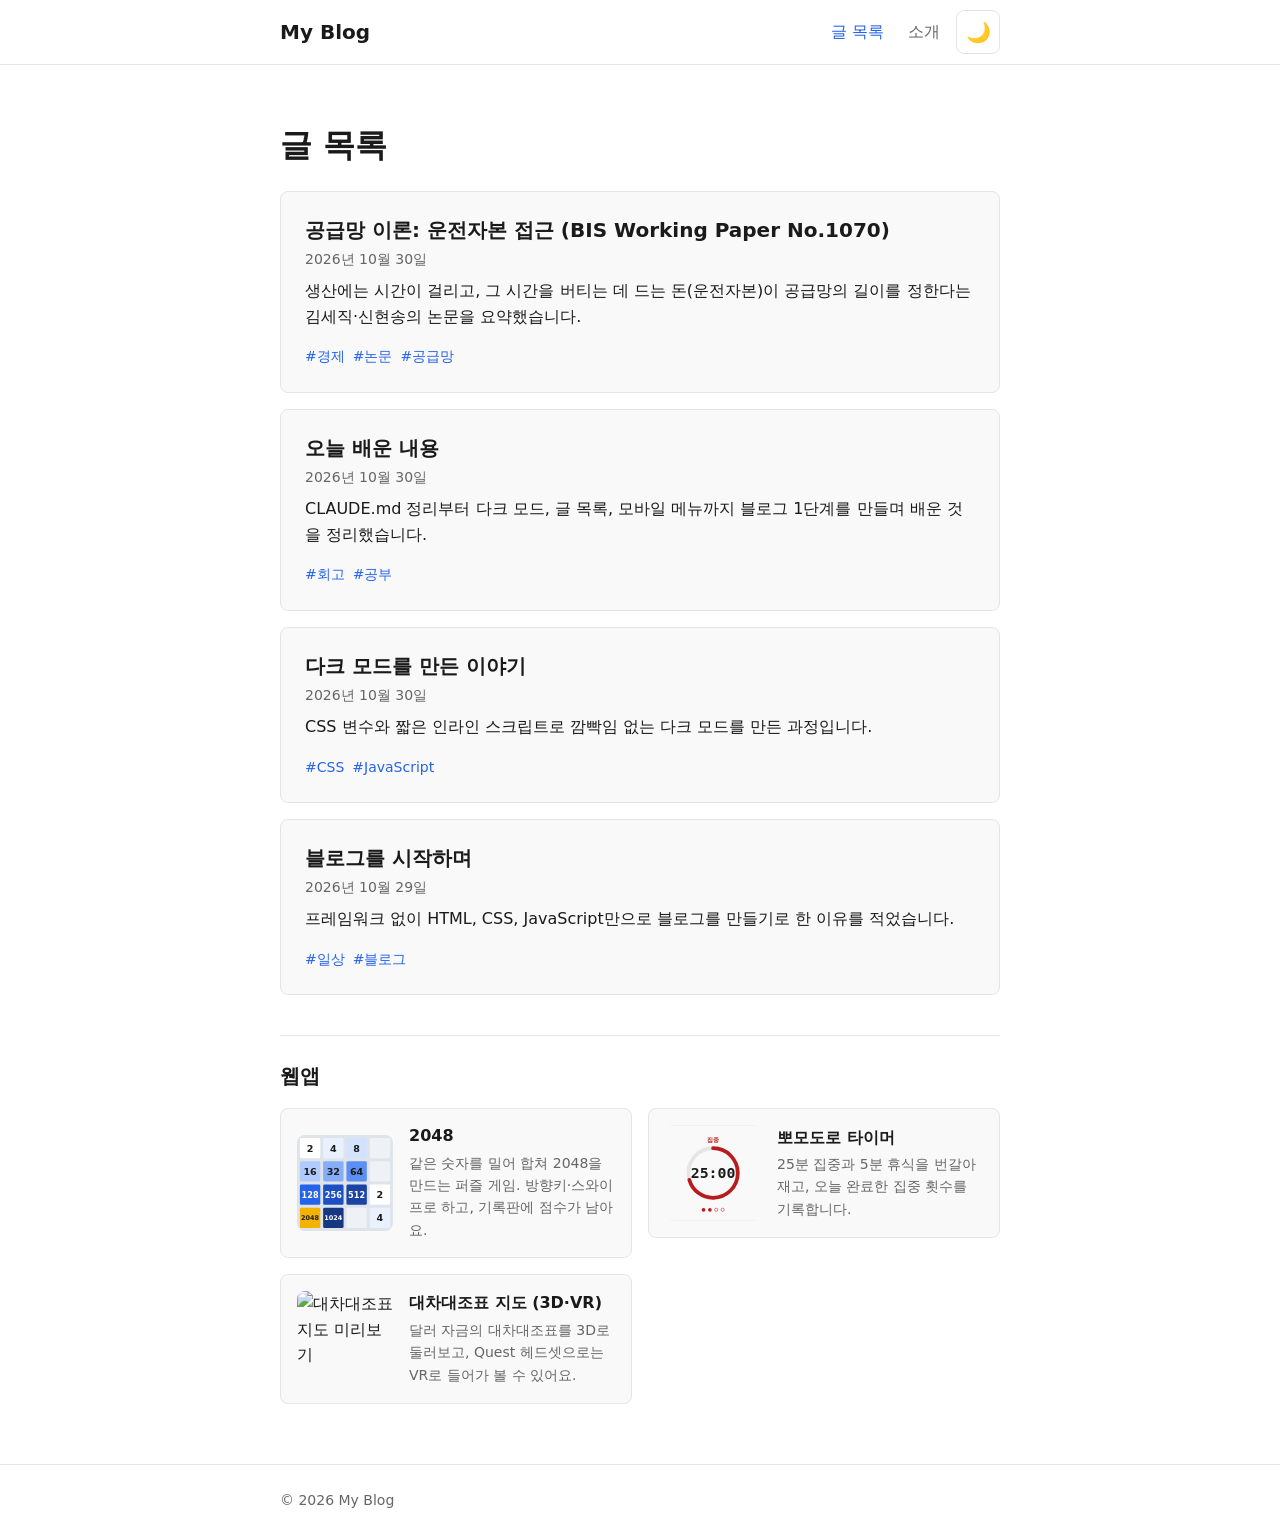
==== commit 15609545: "Update index.html" ====
--- a/index.html
+++ b/index.html
@@ -70,6 +70,15 @@
               </div>
             </article>
           </li>
+ <li>
+  <article class="app-card">
+    <img class="app-card__image" src="apps/balance-map/preview.svg" alt="대차대조표 지도 미리보기" width="640" height="360" loading="lazy">
+    <div class="app-card__body">
+      <h3 class="app-card__title"><a class="app-card__link" href="https://classicbob0202-design.github.io/balance-map-vr/">대차대조표 지도 (3D·VR)</a></h3>
+      <p class="app-card__desc">달러 자금의 대차대조표를 3D로 둘러보고, Quest 헤드셋으로는 VR로 들어가 볼 수 있어요.</p>
+    </div>
+  </article>
+</li>
         </ul>
       </section>
     </div>
--- a/css/style.css
+++ b/css/style.css
@@ -32,6 +32,9 @@
 }
 
 .site-header__title {
+  display: inline-flex;
+  align-items: center;
+  min-height: var(--tap-size);
   font-size: var(--font-size-lg);
   font-weight: 700;
   text-decoration: none;
@@ -128,10 +131,28 @@
 }
 
 .post-card {
+  position: relative;
   padding: var(--space-lg) var(--space-md);
   border: 1px solid var(--border);
   border-radius: var(--radius);
   background-color: var(--card-bg);
+}
+
+.post-card:focus-within {
+  outline: 2px solid var(--accent);
+  outline-offset: 2px;
+}
+
+/* 카드 전체가 눌리도록(터치 영역 44px 이상) 제목 링크의 ::after가 카드를 덮는다 */
+.post-card__link::after {
+  content: "";
+  position: absolute;
+  inset: 0;
+  border-radius: var(--radius);
+}
+
+.post-card__link:focus-visible {
+  outline: none;
 }
 
 .post-card__title {
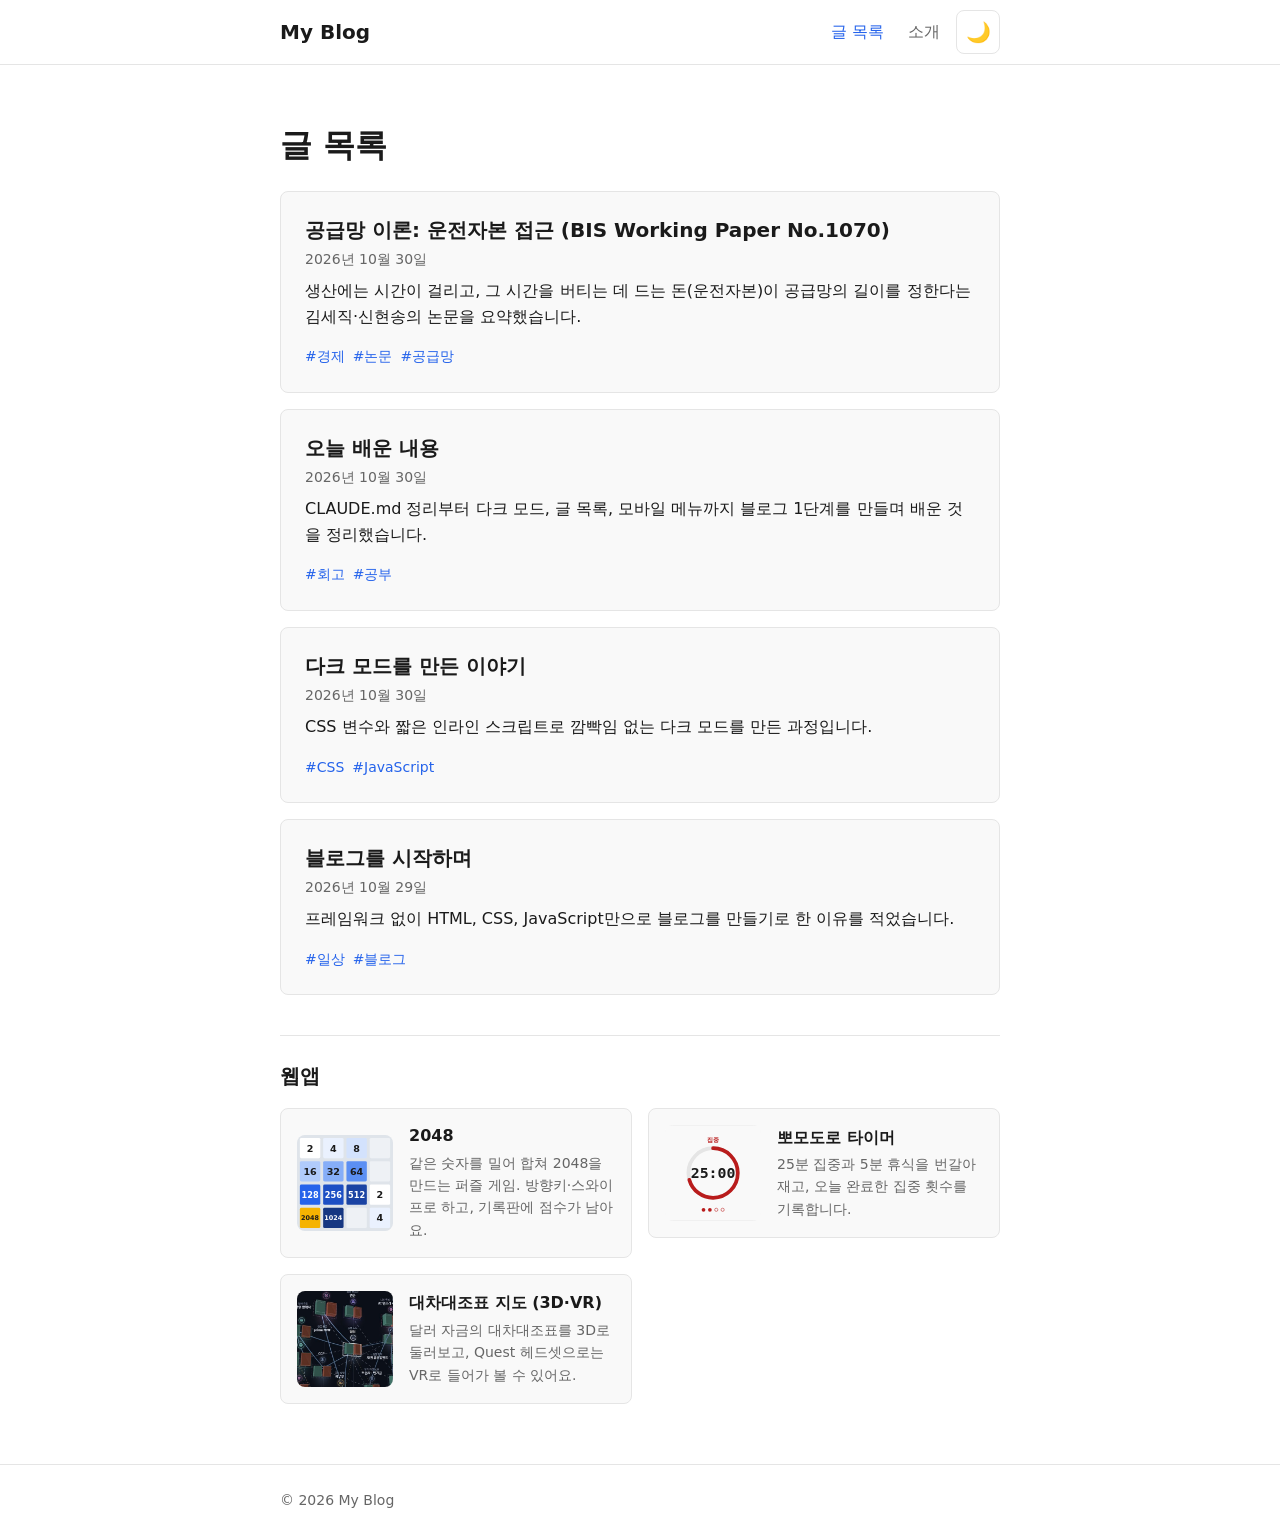
==== commit d9be09dc: "대차대조표 지도 카드에 미리보기 그림 추가 - apps/balance-map/preview.svg: v14 지도 화면을 640x360으로 담음 - 카드 들여쓰기를 다른 카드와 맞추" ====
--- a/index.html
+++ b/index.html
@@ -70,15 +70,15 @@
               </div>
             </article>
           </li>
- <li>
-  <article class="app-card">
-    <img class="app-card__image" src="apps/balance-map/preview.svg" alt="대차대조표 지도 미리보기" width="640" height="360" loading="lazy">
-    <div class="app-card__body">
-      <h3 class="app-card__title"><a class="app-card__link" href="https://classicbob0202-design.github.io/balance-map-vr/">대차대조표 지도 (3D·VR)</a></h3>
-      <p class="app-card__desc">달러 자금의 대차대조표를 3D로 둘러보고, Quest 헤드셋으로는 VR로 들어가 볼 수 있어요.</p>
-    </div>
-  </article>
-</li>
+          <li>
+            <article class="app-card">
+              <img class="app-card__image" src="apps/balance-map/preview.svg" alt="어두운 공간에 연준, 달러, 은행 등 주체마다 초록·주황 상자 한 쌍이 떠 있고 선으로 이어진 3D 지도" width="640" height="360" loading="lazy">
+              <div class="app-card__body">
+                <h3 class="app-card__title"><a class="app-card__link" href="https://classicbob0202-design.github.io/balance-map-vr/">대차대조표 지도 (3D·VR)</a></h3>
+                <p class="app-card__desc">달러 자금의 대차대조표를 3D로 둘러보고, Quest 헤드셋으로는 VR로 들어가 볼 수 있어요.</p>
+              </div>
+            </article>
+          </li>
         </ul>
       </section>
     </div>
